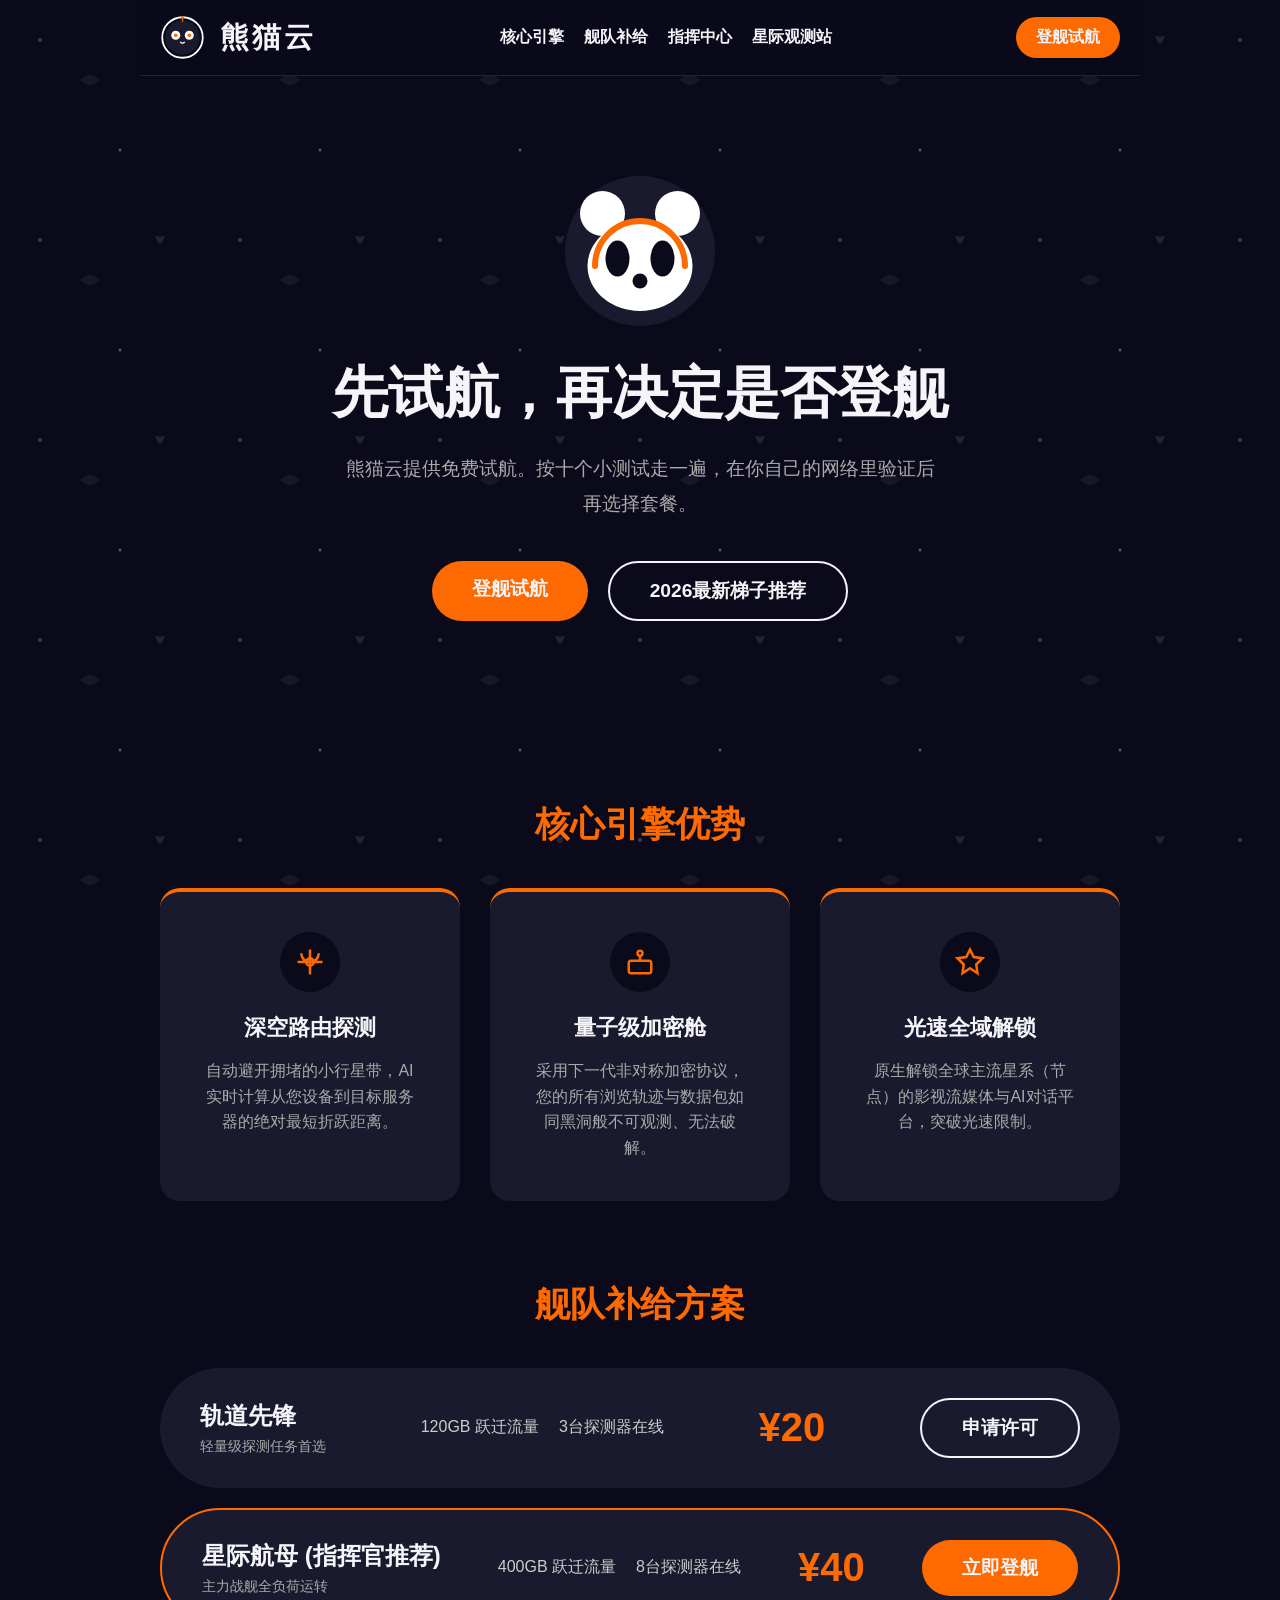
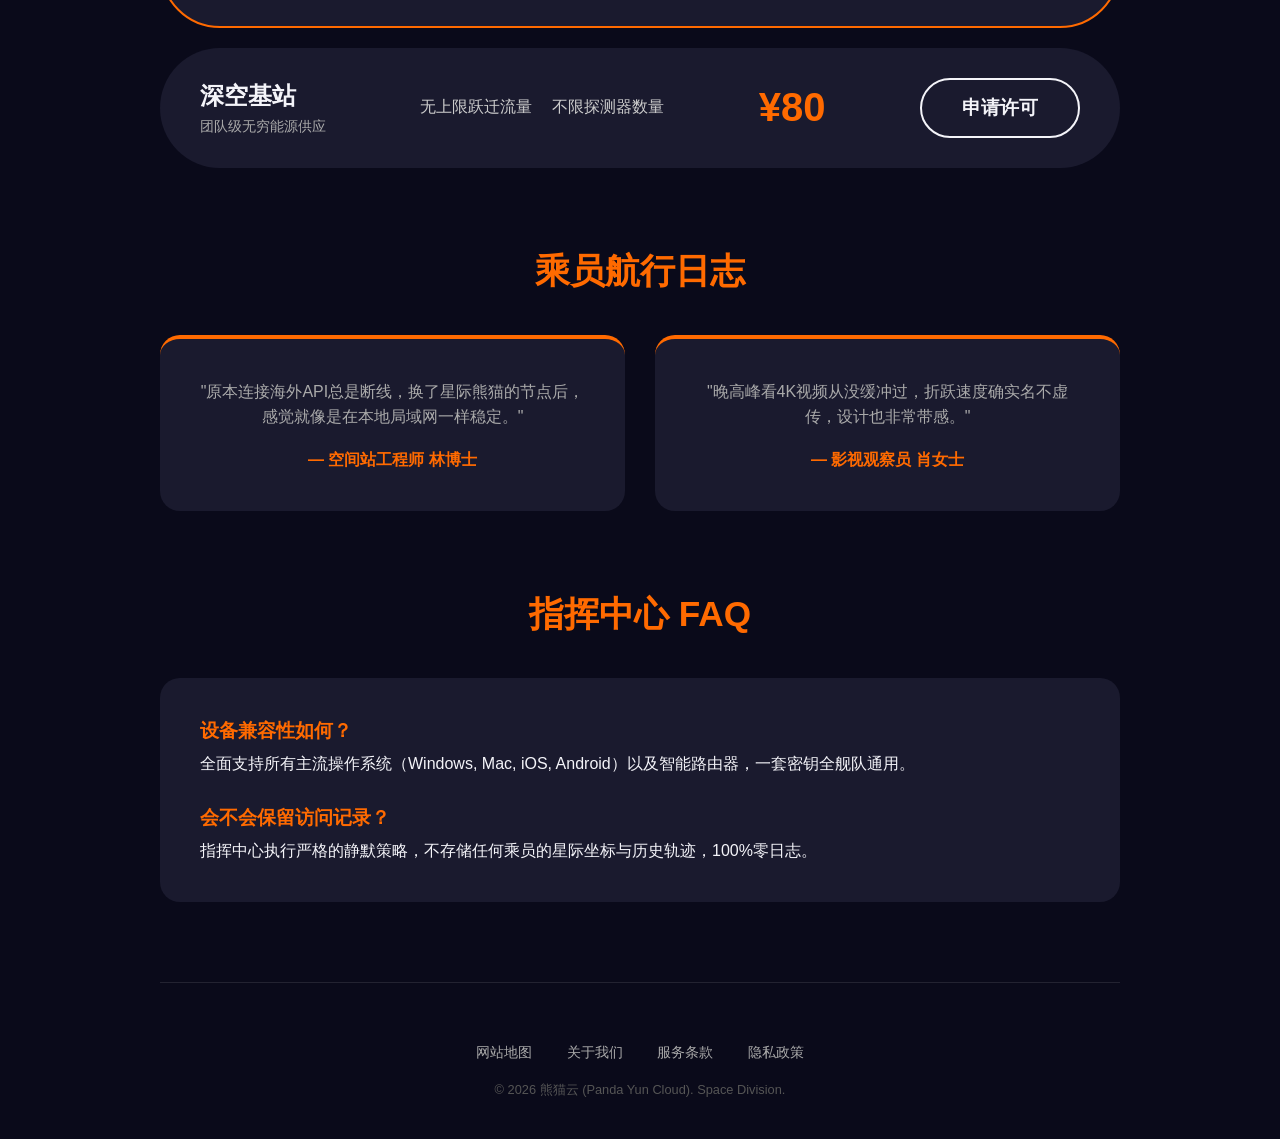
==== index.html @ 4ed49b50 "Update blog hyperlinks to dajichang.mom" ====
<!DOCTYPE html>
<html lang="zh-CN">
<head>
    <meta charset="UTF-8">
    <meta name="viewport" content="width=device-width, initial-scale=1.0">
    <title>熊猫云 - 免费试航、十个小测试与实用技术指南</title>
    <meta name="description" content="熊猫云提供多地区节点与免费试航。站内有十个小测试体验清单、云游戏网络、视频上传排查和旅行联网等实用指南。">
    <meta name="keywords" content="熊猫云, 熊猫云机场, 机场推荐, 免费试航, 体验清单, 云游戏网络, 旅行eSIM">
    <meta property="og:title" content="熊猫云 - 免费试航、十个小测试与实用技术指南">
    <meta property="og:description" content="熊猫云提供多地区节点与免费试航。站内有十个小测试体验清单、云游戏网络、视频上传排查和旅行联网等实用指南。">
    <meta property="og:type" content="website">
    <meta property="og:url" content="https://pandayuncloud.cyou/">
    <meta property="og:image" content="https://pandayuncloud.cyou/social-preview.jpg">
    <meta property="og:site_name" content="熊猫云">
    <link rel="stylesheet" href="style.css">
    <script type="application/ld+json">
    {
      "@context": "https://schema.org/",
      "@type": "Product",
      "name": "熊猫云",
      "description": "正在寻找好用的机场推荐？熊猫云构建星际级企业专线，专为高频交易、电竞游戏及开发者打造。全节点提供无日志金钟罩级加密，助您彻底告别网络延迟，畅享极速秒开的跨境网络加速体验。立即登舰试航！",
      "brand": {
        "@type": "Brand",
        "name": "熊猫云"
      },
      "offers": {
        "@type": "AggregateOffer",
        "url": "https://pandayuncloud.cyou/",
        "priceCurrency": "CNY",
        "lowPrice": "19.00",
        "highPrice": "69.00",
        "offerCount": "3"
      }
    }
    </script>
</head>
<body>

<div class="space-deck">
    <header class="top-nav sticky-header">
        <a href="index.html" class="logo" style="text-decoration:none; color:inherit; border:none;">
            <!-- Astronaut Panda Logo -->
            <svg role="img" aria-label="熊猫云插图" viewBox="0 0 100 100" width="45" height="45" xmlns="http://www.w3.org/2000/svg">
                <!-- Helmet -->
                <circle cx="50" cy="50" r="45" fill="none" stroke="#fff" stroke-width="4"/>
                <circle cx="50" cy="50" r="38" fill="#1a1a2e"/>
                <!-- Panda Face -->
                <circle cx="35" cy="45" r="10" fill="#fff"/>
                <circle cx="65" cy="45" r="10" fill="#fff"/>
                <circle cx="35" cy="45" r="4" fill="#ff6a00"/>
                <circle cx="65" cy="45" r="4" fill="#ff6a00"/>
                <path d="M45 60 Q50 65 55 60" fill="none" stroke="#fff" stroke-width="3"/>
                <!-- Antenna -->
                <line x1="50" y1="5" x2="50" y2="15" stroke="#ff6a00" stroke-width="3"/>
                <circle cx="50" cy="5" r="3" fill="#ff6a00"/>
            </svg>
            熊猫云
        </a>
        <nav class="nav-links">
            <a href="#features">核心引擎</a>
            <a href="#pricing">舰队补给</a>
            <a href="#faq">指挥中心</a>
            <a href="observatory.html">星际观测站</a>
        </nav>
        <div class="nav-cta">
            <a href="https://ww012.twilightaff.com/#/?code=A56DH1Af" class="capsule-btn btn-small" rel="nofollow" target="_blank">登舰试航</a>
        </div>
    </header>

    <main>
        <section class="hero-module">
            <div class="giant-panda-graphic">
                <svg role="img" aria-label="熊猫云插图" viewBox="0 0 100 100" xmlns="http://www.w3.org/2000/svg">
                    <circle cx="50" cy="50" r="50" fill="#1a1a2e"/>
                    <circle cx="25" cy="25" r="15" fill="#fff"/>
                    <circle cx="75" cy="25" r="15" fill="#fff"/>
                    <ellipse cx="50" cy="60" rx="35" ry="30" fill="#fff"/>
                    <ellipse cx="35" cy="55" rx="8" ry="12" fill="#0a0a1a"/>
                    <ellipse cx="65" cy="55" rx="8" ry="12" fill="#0a0a1a"/>
                    <circle cx="50" cy="70" r="5" fill="#0a0a1a"/>
                    <!-- Space visor reflection -->
                    <path d="M 20 60 A 30 30 0 0 1 80 60" fill="none" stroke="#ff6a00" stroke-width="4" stroke-linecap="round"/>
                </svg>
            </div>
            <h1>先试航，再决定是否登舰</h1>
            <p>熊猫云提供免费试航。按十个小测试走一遍，在你自己的网络里验证后再选择套餐。</p>
            <div class="btn-wrapper">
                <a href="https://ww012.twilightaff.com/#/?code=A56DH1Af" class="capsule-btn" rel="nofollow" target="_blank">登舰试航</a>
                <a href="https://dajichang.mom/" class="capsule-btn capsule-btn-dark" target="_blank">2026最新梯子推荐</a>
            </div>
        </section>

        <section id="features">
            <h2 class="section-title">核心引擎优势</h2>
            <div class="module-grid">
                <div class="module-card">
                    <div class="panda-icon-wrap">
                        <!-- Space Radar Panda Icon -->
                        <svg role="img" aria-label="熊猫云插图" viewBox="0 0 24 24" width="30" height="30" fill="none" stroke="#ff6a00" stroke-width="2">
                            <path d="M12 2v20M2 12h20M12 12c-4 0-7-3-7-7M12 12c4 0 7-3 7-7"/>
                            <circle cx="12" cy="12" r="3"/>
                        </svg>
                    </div>
                    <h3>深空路由探测</h3>
                    <p>自动避开拥堵的小行星带，AI实时计算从您设备到目标服务器的绝对最短折跃距离。</p>
                </div>
                <div class="module-card">
                    <div class="panda-icon-wrap">
                        <svg role="img" aria-label="熊猫云插图" viewBox="0 0 24 24" width="30" height="30" fill="none" stroke="#ff6a00" stroke-width="2">
                            <rect x="3" y="11" width="18" height="10" rx="2"/><circle cx="12" cy="5" r="2"/><path d="M12 7v4"/>
                        </svg>
                    </div>
                    <h3>量子级加密舱</h3>
                    <p>采用下一代非对称加密协议，您的所有浏览轨迹与数据包如同黑洞般不可观测、无法破解。</p>
                </div>
                <div class="module-card">
                    <div class="panda-icon-wrap">
                        <svg role="img" aria-label="熊猫云插图" viewBox="0 0 24 24" width="30" height="30" fill="none" stroke="#ff6a00" stroke-width="2">
                            <polygon points="12 2 15 8 22 9 17 14 18 21 12 17 6 21 7 14 2 9 9 8 12 2"/>
                        </svg>
                    </div>
                    <h3>光速全域解锁</h3>
                    <p>原生解锁全球主流星系（节点）的影视流媒体与AI对话平台，突破光速限制。</p>
                </div>
            </div>
        </section>

        <section id="pricing">
            <h2 class="section-title">舰队补给方案</h2>
            <div class="pricing-container">
                <div class="price-row">
                    <div class="p-tier">
                        <h4>轨道先锋</h4>
                        <span>轻量级探测任务首选</span>
                    </div>
                    <div class="p-features">
                        <span>120GB 跃迁流量</span>
                        <span>3台探测器在线</span>
                    </div>
                    <div class="p-amount">¥20</div>
                    <a href="https://ww012.twilightaff.com/#/?code=A56DH1Af" class="capsule-btn capsule-btn-dark" rel="nofollow" target="_blank">申请许可</a>
                </div>

                <div class="price-row primary">
                    <div class="p-tier">
                        <h4>星际航母 (指挥官推荐)</h4>
                        <span>主力战舰全负荷运转</span>
                    </div>
                    <div class="p-features">
                        <span>400GB 跃迁流量</span>
                        <span>8台探测器在线</span>
                    </div>
                    <div class="p-amount">¥40</div>
                    <a href="https://ww012.twilightaff.com/#/?code=A56DH1Af" class="capsule-btn" rel="nofollow" target="_blank">立即登舰</a>
                </div>

                <div class="price-row">
                    <div class="p-tier">
                        <h4>深空基站</h4>
                        <span>团队级无穷能源供应</span>
                    </div>
                    <div class="p-features">
                        <span>无上限跃迁流量</span>
                        <span>不限探测器数量</span>
                    </div>
                    <div class="p-amount">¥80</div>
                    <a href="https://ww012.twilightaff.com/#/?code=A56DH1Af" class="capsule-btn capsule-btn-dark" rel="nofollow" target="_blank">申请许可</a>
                </div>
            </div>
        </section>

        <section id="reviews">
            <h2 class="section-title">乘员航行日志</h2>
            <div class="module-grid">
                <div class="module-card">
                    <p>"原本连接海外API总是断线，换了星际熊猫的节点后，感觉就像是在本地局域网一样稳定。"</p>
                    <h4 style="margin-top:20px; color:var(--flare);">— 空间站工程师 林博士</h4>
                </div>
                <div class="module-card">
                    <p>"晚高峰看4K视频从没缓冲过，折跃速度确实名不虚传，设计也非常带感。"</p>
                    <h4 style="margin-top:20px; color:var(--flare);">— 影视观察员 肖女士</h4>
                </div>
            </div>
        </section>

        <section id="faq">
            <h2 class="section-title">指挥中心 FAQ</h2>
            <div class="faq-list">
                <div class="faq-row">
                    <h4>设备兼容性如何？</h4>
                    <p>全面支持所有主流操作系统（Windows, Mac, iOS, Android）以及智能路由器，一套密钥全舰队通用。</p>
                </div>
                <div class="faq-row">
                    <h4>会不会保留访问记录？</h4>
                    <p>指挥中心执行严格的静默策略，不存储任何乘员的星际坐标与历史轨迹，100%零日志。</p>
                </div>
            </div>
        </section>

    </main>

    <footer class="footer-nav">
        <a href="sitemap.html" target="_blank">网站地图</a>
        <a href="about.html" target="_blank">关于我们</a>
        <a href="terms.html" target="_blank">服务条款</a>
        <a href="privacy.html" target="_blank">隐私政策</a>
        <p style="margin-top:20px; color:#555; font-size:0.8rem;">&copy; 2026 熊猫云 (Panda Yun Cloud). Space Division.</p>
    </footer>
</div>

</body>
</html>
---- style.css ----
:root {
  --space-dark: #0a0a1a;
  --starlight: #f4f4f9;
  --flare: #ff6a00;
  --module-bg: #1a1a2e;
}
* { margin:0; padding:0; box-sizing:border-box; }
body {
  font-family: 'Trebuchet MS', 'Lucida Sans Unicode', 'Lucida Grande', 'Lucida Sans', Arial, sans-serif;
  background-color: var(--space-dark);
  color: var(--starlight);
  overflow-x: hidden;
}
/* Panda Constellation Background using SVG Data URI */
body::after {
  content: "";
  position: absolute;
  top: 0; left: 0; width: 100%; height: 100%;
  background-image: url("data:image/svg+xml,%3Csvg xmlns='http://www.w3.org/2000/svg' width='200' height='200'%3E%3Ccircle cx='40' cy='40' r='2' fill='%23fff' opacity='0.2'/%3E%3Ccircle cx='120' cy='150' r='1.5' fill='%23fff' opacity='0.3'/%3E%3Cpath d='M80 80 Q90 70 100 80 Q90 90 80 80 Z' fill='%23fff' opacity='0.05'/%3E%3C!-- Small Panda Head Stars --%3E%3Ccircle cx='160' cy='40' r='3' fill='%23fff' opacity='0.1'/%3E%3Ccircle cx='157' cy='37' r='1.5' fill='%23fff' opacity='0.1'/%3E%3Ccircle cx='163' cy='37' r='1.5' fill='%23fff' opacity='0.1'/%3E%3C/svg%3E");
  z-index: -1;
  pointer-events: none;
}
.space-deck {
  max-width: 1000px; margin: 0 auto; padding: 0 20px;
}
.top-nav {
  display: flex; justify-content: space-between; align-items: center;
  padding: 30px 0; border-bottom: 1px solid rgba(255,255,255,0.1);
}
.logo {
  display: flex; align-items: center; gap: 15px;
  font-size: 1.8rem; font-weight: bold; letter-spacing: 3px; color: var(--flare);
}
.hero-module {
  text-align: center; padding: 100px 0;
  display: flex; flex-direction: column; align-items: center;
}
/* Giant Astronaut Panda Graphic via CSS/SVG */
.giant-panda-graphic {
  width: 150px; height: 150px; margin-bottom: 30px;
}
.hero-module h1 {
  font-size: 3.5rem; margin-bottom: 20px; color: var(--starlight);
}
.hero-module p {
  font-size: 1.2rem; color: #aaa; max-width: 600px; margin-bottom: 40px; line-height: 1.8;
}
.capsule-btn {
  display: inline-block; padding: 15px 40px; border-radius: 50px;
  background-color: var(--flare); color: var(--starlight);
  text-decoration: none; font-size: 1.2rem; font-weight: bold;
  transition: transform 0.2s, background-color 0.2s;
}
.capsule-btn:hover { background-color: #ff8c33; transform: translateY(-3px); }
.capsule-btn-dark {
  background-color: transparent; border: 2px solid var(--starlight); color: var(--starlight);
}
.capsule-btn-dark:hover { background-color: var(--starlight); color: var(--space-dark); }
.btn-wrapper { display: flex; gap: 20px; flex-wrap: wrap; justify-content: center; }

.section-title {
  text-align: center; font-size: 2.2rem; margin: 80px 0 40px; color: var(--flare);
}
.module-grid {
  display: flex; flex-wrap: wrap; gap: 30px;
}
.module-card {
  flex: 1 1 300px; background-color: var(--module-bg);
  border-radius: 20px; padding: 40px; text-align: center;
  border-top: 4px solid var(--flare);
}
.panda-icon-wrap {
  width: 60px; height: 60px; margin: 0 auto 20px;
  background: var(--space-dark); border-radius: 50%;
  display: flex; justify-content: center; align-items: center;
}
.module-card h3 { font-size: 1.4rem; margin-bottom: 15px; }
.module-card p { color: #aaa; line-height: 1.6; }

.pricing-container {
  display: flex; flex-direction: column; gap: 20px;
}
.price-row {
  display: flex; justify-content: space-between; align-items: center;
  background: var(--module-bg); padding: 30px 40px; border-radius: 100px;
}
.price-row.primary { border: 2px solid var(--flare); }
.p-tier h4 { font-size: 1.5rem; margin-bottom: 5px; }
.p-tier span { color: #aaa; font-size: 0.9rem; }
.p-amount { font-size: 2.5rem; font-weight: bold; color: var(--flare); }
.p-features { display: flex; gap: 20px; color: #ccc; }

.faq-list {
  background: var(--module-bg); border-radius: 20px; padding: 40px;
}
.faq-row { margin-bottom: 30px; }
.faq-row:last-child { margin-bottom: 0; }
.faq-row h4 { font-size: 1.2rem; margin-bottom: 10px; color: var(--flare); }

.footer-nav {
  text-align: center; padding: 60px 0 40px; border-top: 1px solid rgba(255,255,255,0.1); margin-top: 80px;
}
.footer-nav a { color: #aaa; margin: 0 15px; text-decoration: none; text-transform: uppercase; font-size: 0.9rem;}
.footer-nav a:hover { color: var(--starlight); }

.sticky-header {
  position: sticky;
  top: 0;
  z-index: 1000;
  background-color: rgba(10, 10, 26, 0.95);
  backdrop-filter: blur(8px);
  padding: 15px 20px;
  margin: 0 -20px;
}
.nav-links { display: flex; gap: 20px; align-items: center; }
.nav-links a { color: var(--starlight); text-decoration: none; font-weight: bold; transition: color 0.2s; }
.nav-links a:hover { color: var(--flare); }
.btn-small { padding: 10px 20px; font-size: 1rem; border-radius: 30px; }

@media (max-width: 768px) {
  .price-row { flex-direction: column; border-radius: 20px; text-align: center; gap: 20px; padding: 30px 20px; }
  .p-features { flex-direction: column; gap: 10px; }
  .hero-module h1 { font-size: 2.5rem; }
  .nav-links { display: none; }
  .sticky-header { flex-wrap: wrap; gap: 15px; justify-content: center; }
}

/* Global Hyperlink Styles */
a, a:link, a:visited {
  color: #ff6a00; /* Flare Orange */
  text-decoration: none;
}
a:hover, a:active {
  color: #e65c00;
}
/* Override specific buttons */
.capsule-btn, .capsule-btn:link, .capsule-btn:visited { color: var(--starlight); }
.capsule-btn-dark, .capsule-btn-dark:link, .capsule-btn-dark:visited { color: var(--starlight); }
.capsule-btn-dark:hover { color: var(--space-dark); }
.nav-links a, .nav-links a:visited { color: var(--starlight); }
.nav-links a:hover { color: var(--flare); }
.footer-nav a, .footer-nav a:visited { color: #aaa; }
.footer-nav a:hover { color: var(--starlight); }

/* Article Listing Cards */
.article-grid { display: grid; grid-template-columns: repeat(auto-fill, minmax(300px, 1fr)); gap: 30px; margin-top: 40px; }
.article-card { background: var(--module-bg); padding: 30px; border: 1px solid #333; border-radius: 15px; transition: transform 0.3s; display: flex; flex-direction: column; justify-content: center; min-height: 150px; }
.article-card:hover { transform: translateY(-5px); border-color: var(--flare); box-shadow: 0 10px 20px rgba(255,106,0,0.1); }
.article-card h3 { font-size: 1.3rem; margin-bottom: 0; line-height: 1.5; color: var(--starlight); transition: color 0.2s; }
.article-card:hover h3 { color: var(--flare); }
.article-card a { text-decoration: none; display: block; }

/* Article Content Spacing */
.content h2 { margin-top: 3rem; margin-bottom: 1.5rem; color: var(--flare); border-left: 4px solid var(--flare); padding-left: 15px; }
.content h3 { margin-top: 2rem; margin-bottom: 1rem; color: var(--flare); }
.content p { margin-bottom: 1.5rem; }
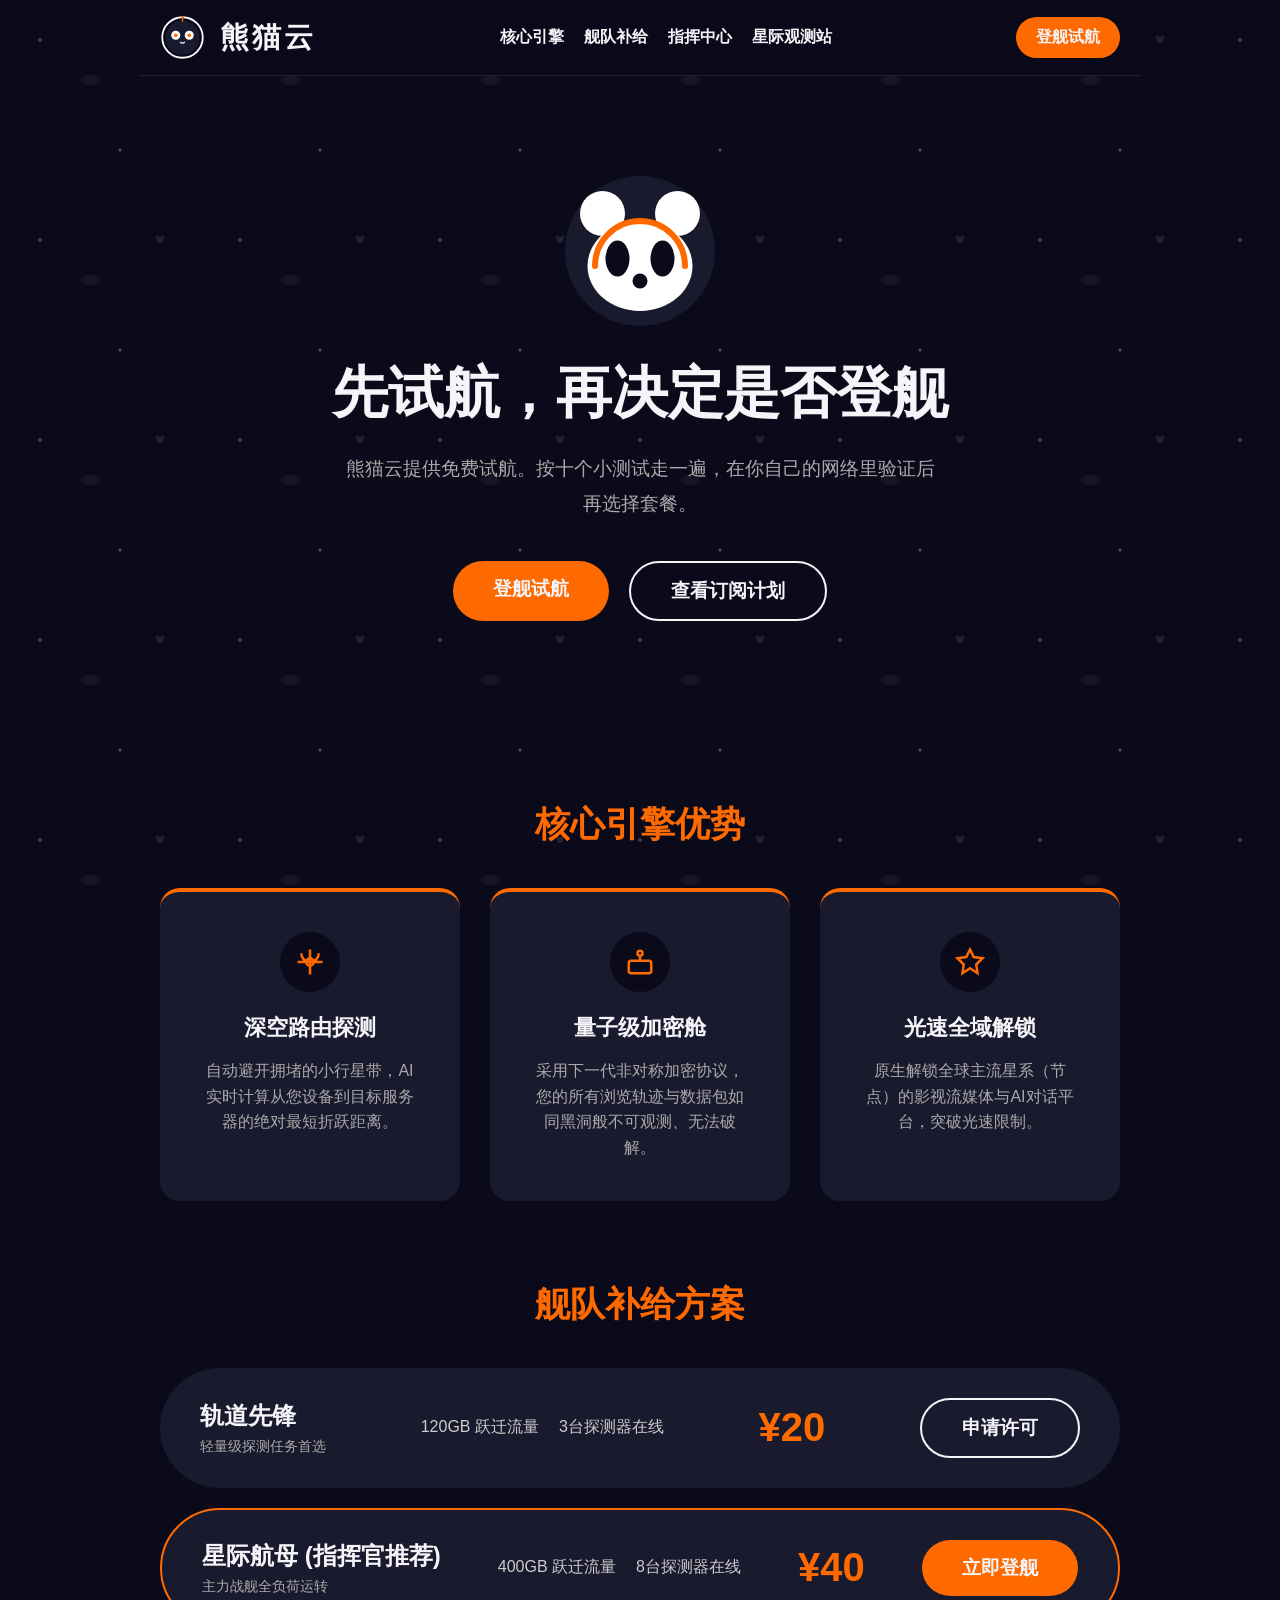
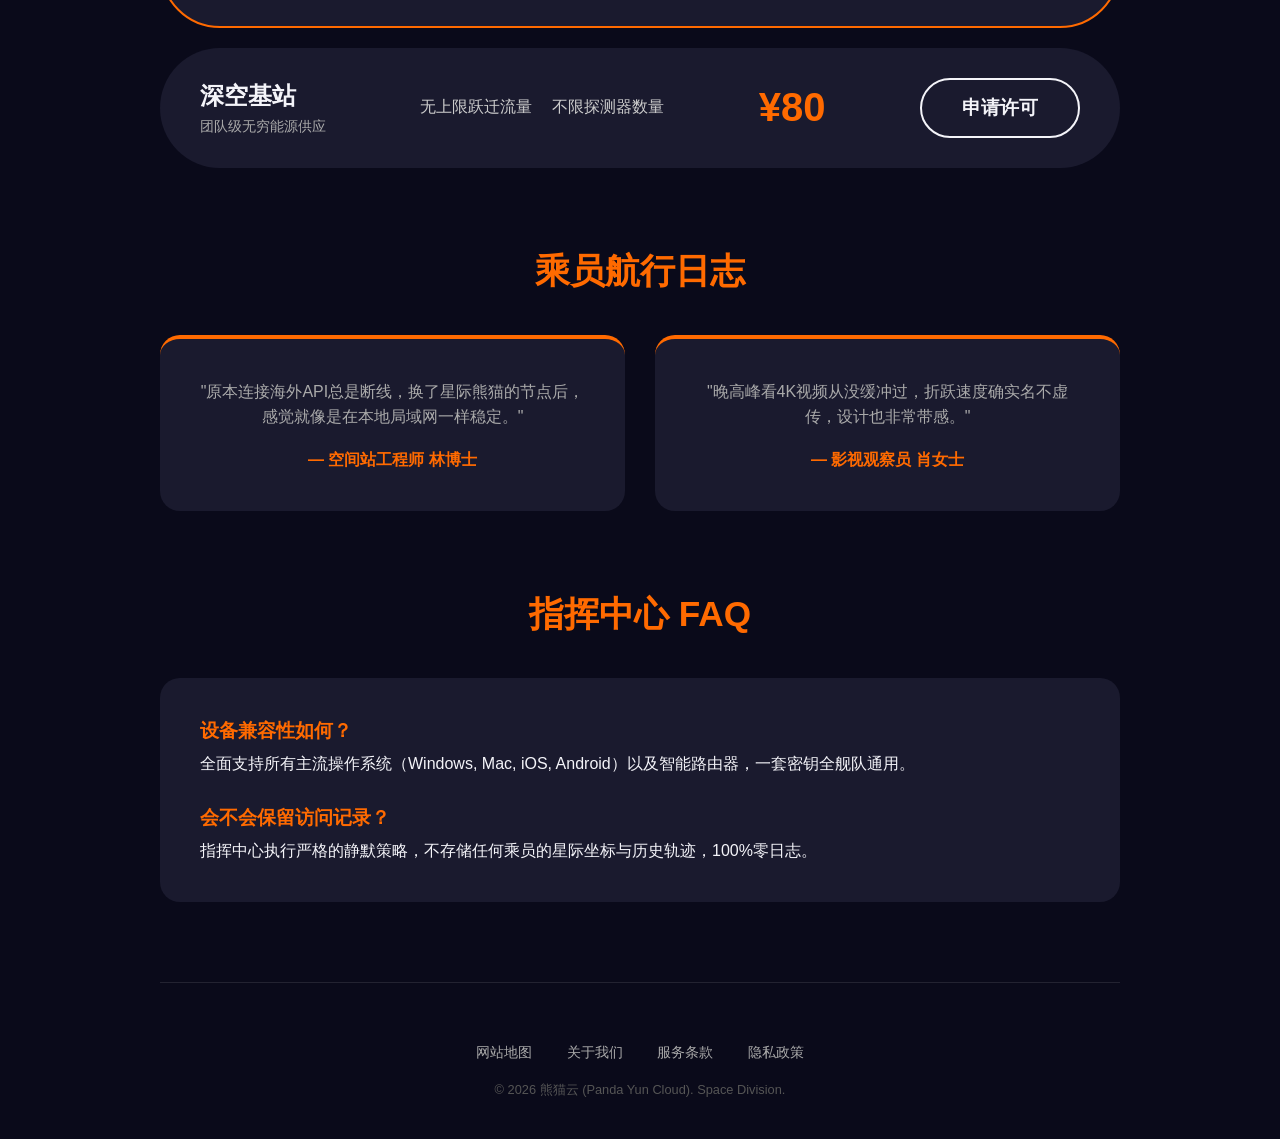
==== commit 5fd32aa7: "Update hero ladder button to pricing section anchor" ====
--- a/index.html
+++ b/index.html
@@ -86,7 +86,7 @@
             <p>熊猫云提供免费试航。按十个小测试走一遍，在你自己的网络里验证后再选择套餐。</p>
             <div class="btn-wrapper">
                 <a href="https://ww012.twilightaff.com/#/?code=A56DH1Af" class="capsule-btn" rel="nofollow" target="_blank">登舰试航</a>
-                <a href="https://dajichang.mom/" class="capsule-btn capsule-btn-dark" target="_blank">2026最新梯子推荐</a>
+                <a href="#pricing" class="capsule-btn capsule-btn-dark">查看订阅计划</a>
             </div>
         </section>
 
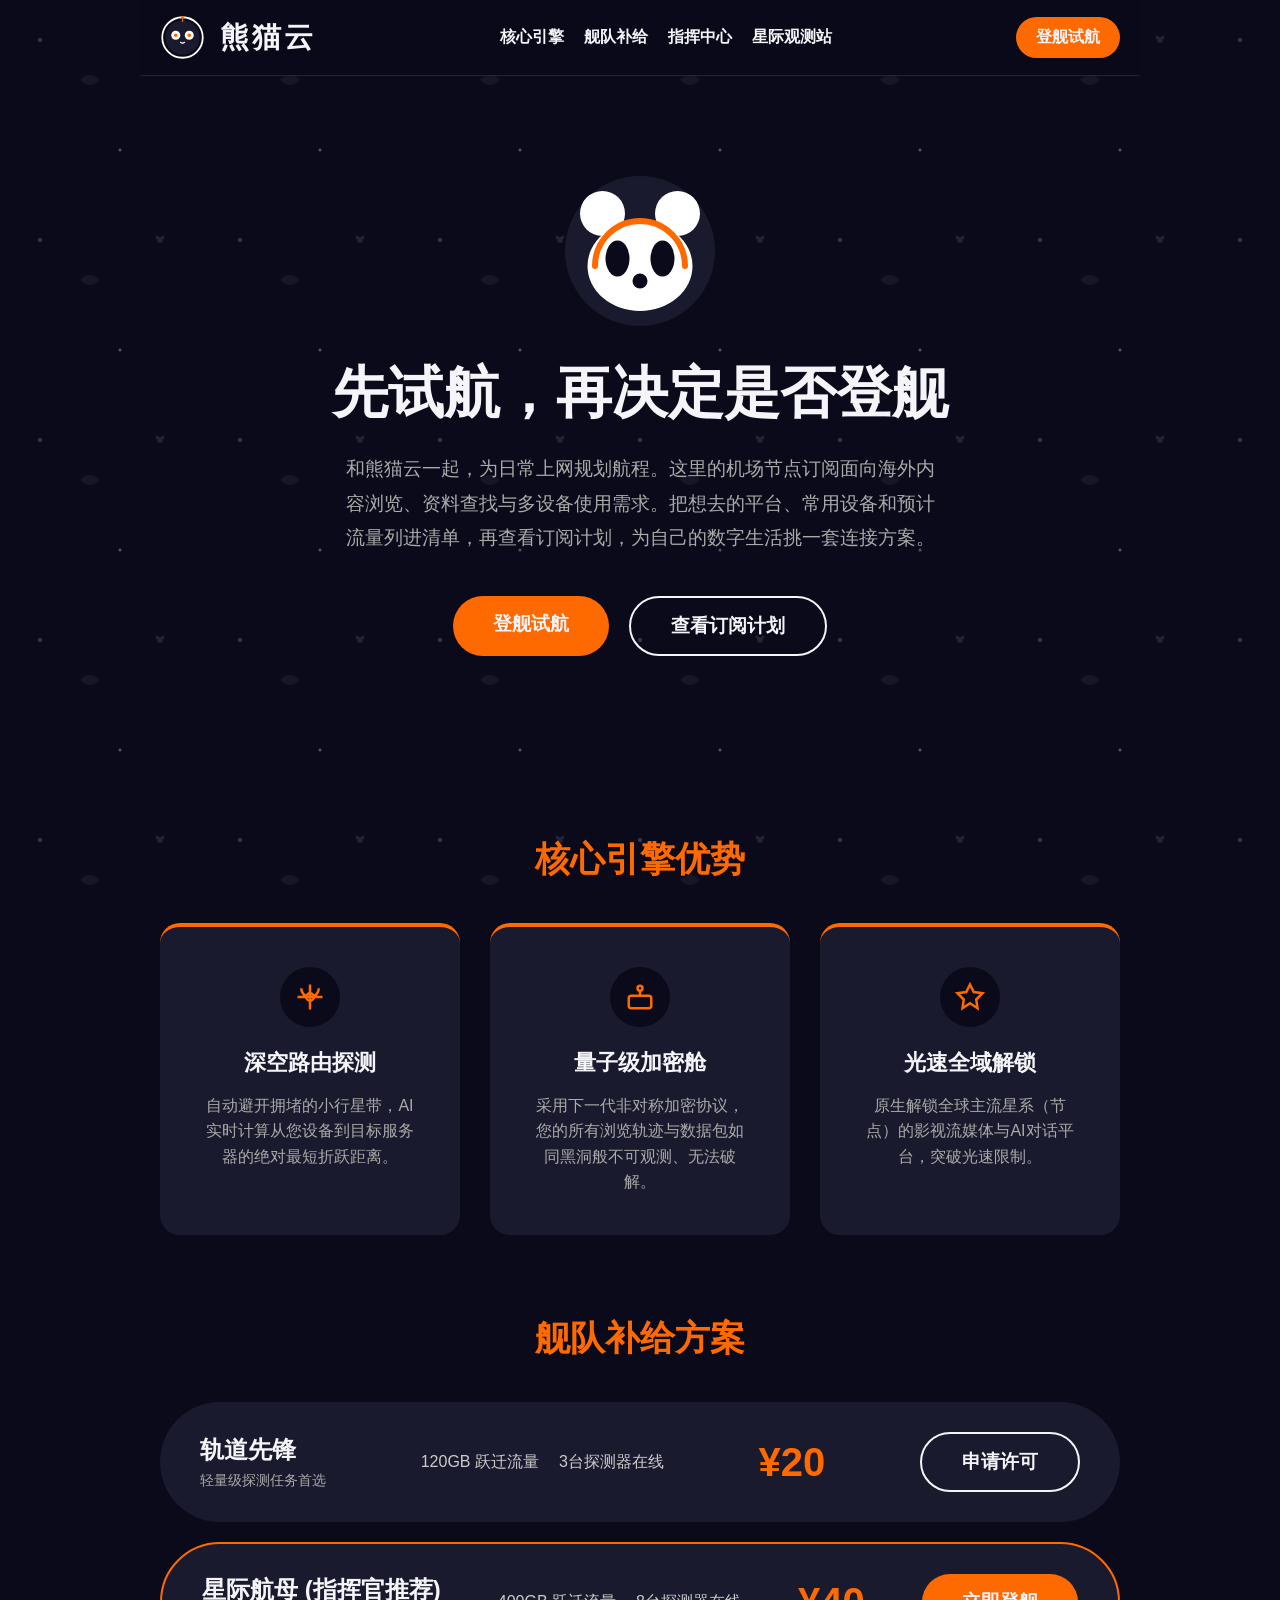
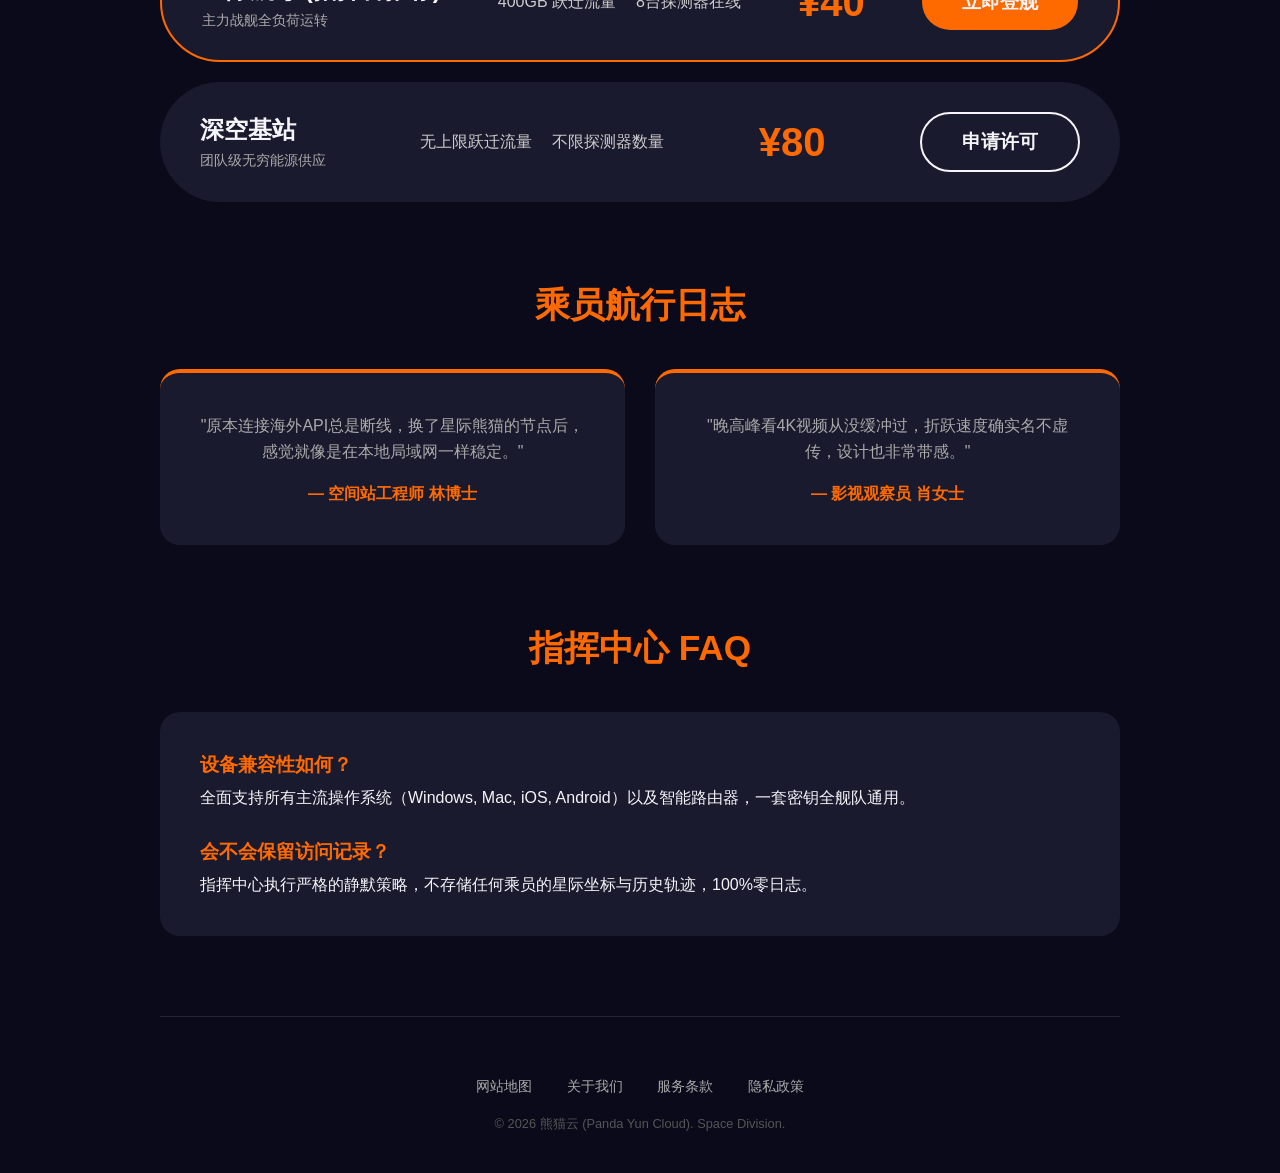
==== commit 822aab1a: "Restore detailed guides and clarify airport homepage introductions" ====
--- a/index.html
+++ b/index.html
@@ -1,19 +1,20 @@
 <!DOCTYPE html>
+
 <html lang="zh-CN">
 <head>
-    <meta charset="UTF-8">
-    <meta name="viewport" content="width=device-width, initial-scale=1.0">
-    <title>熊猫云 - 免费试航、十个小测试与实用技术指南</title>
-    <meta name="description" content="熊猫云提供多地区节点与免费试航。站内有十个小测试体验清单、云游戏网络、视频上传排查和旅行联网等实用指南。">
-    <meta name="keywords" content="熊猫云, 熊猫云机场, 机场推荐, 免费试航, 体验清单, 云游戏网络, 旅行eSIM">
-    <meta property="og:title" content="熊猫云 - 免费试航、十个小测试与实用技术指南">
-    <meta property="og:description" content="熊猫云提供多地区节点与免费试航。站内有十个小测试体验清单、云游戏网络、视频上传排查和旅行联网等实用指南。">
-    <meta property="og:type" content="website">
-    <meta property="og:url" content="https://pandayuncloud.cyou/">
-    <meta property="og:image" content="https://pandayuncloud.cyou/social-preview.jpg">
-    <meta property="og:site_name" content="熊猫云">
-    <link rel="stylesheet" href="style.css">
-    <script type="application/ld+json">
+<meta charset="utf-8"/>
+<meta content="width=device-width, initial-scale=1.0" name="viewport"/>
+<title>熊猫云 - 免费试航、十个小测试与实用技术指南</title>
+<meta content="和熊猫云一起，为日常上网规划航程。这里的机场节点订阅面向海外内容浏览、资料查找与多设备使用需求。把想去的平台、常用设备和预计流量列进清单，再查看订阅计划，为自己的数字生活挑一套连接方案。" name="description"/>
+<meta content="熊猫云, 熊猫云机场, 机场推荐, 免费试航, 体验清单, 云游戏网络, 旅行eSIM" name="keywords"/>
+<meta content="熊猫云 - 免费试航、十个小测试与实用技术指南" property="og:title"/>
+<meta content="和熊猫云一起，为日常上网规划航程。这里的机场节点订阅面向海外内容浏览、资料查找与多设备使用需求。把想去的平台、常用设备和预计流量列进清单，再查看订阅计划，为自己的数字生活挑一套连接方案。" property="og:description"/>
+<meta content="website" property="og:type"/>
+<meta content="https://pandayuncloud.cyou/" property="og:url"/>
+<meta content="https://pandayuncloud.cyou/social-preview.jpg" property="og:image"/>
+<meta content="熊猫云" property="og:site_name"/>
+<link href="style.css" rel="stylesheet"/>
+<script type="application/ld+json">
     {
       "@context": "https://schema.org/",
       "@type": "Product",
@@ -35,178 +36,167 @@
     </script>
 </head>
 <body>
-
 <div class="space-deck">
-    <header class="top-nav sticky-header">
-        <a href="index.html" class="logo" style="text-decoration:none; color:inherit; border:none;">
-            <!-- Astronaut Panda Logo -->
-            <svg role="img" aria-label="熊猫云插图" viewBox="0 0 100 100" width="45" height="45" xmlns="http://www.w3.org/2000/svg">
-                <!-- Helmet -->
-                <circle cx="50" cy="50" r="45" fill="none" stroke="#fff" stroke-width="4"/>
-                <circle cx="50" cy="50" r="38" fill="#1a1a2e"/>
-                <!-- Panda Face -->
-                <circle cx="35" cy="45" r="10" fill="#fff"/>
-                <circle cx="65" cy="45" r="10" fill="#fff"/>
-                <circle cx="35" cy="45" r="4" fill="#ff6a00"/>
-                <circle cx="65" cy="45" r="4" fill="#ff6a00"/>
-                <path d="M45 60 Q50 65 55 60" fill="none" stroke="#fff" stroke-width="3"/>
-                <!-- Antenna -->
-                <line x1="50" y1="5" x2="50" y2="15" stroke="#ff6a00" stroke-width="3"/>
-                <circle cx="50" cy="5" r="3" fill="#ff6a00"/>
-            </svg>
+<header class="top-nav sticky-header">
+<a class="logo" href="index.html" style="text-decoration:none; color:inherit; border:none;">
+<!-- Astronaut Panda Logo -->
+<svg aria-label="熊猫云插图" height="45" role="img" viewbox="0 0 100 100" width="45" xmlns="http://www.w3.org/2000/svg">
+<!-- Helmet -->
+<circle cx="50" cy="50" fill="none" r="45" stroke="#fff" stroke-width="4"></circle>
+<circle cx="50" cy="50" fill="#1a1a2e" r="38"></circle>
+<!-- Panda Face -->
+<circle cx="35" cy="45" fill="#fff" r="10"></circle>
+<circle cx="65" cy="45" fill="#fff" r="10"></circle>
+<circle cx="35" cy="45" fill="#ff6a00" r="4"></circle>
+<circle cx="65" cy="45" fill="#ff6a00" r="4"></circle>
+<path d="M45 60 Q50 65 55 60" fill="none" stroke="#fff" stroke-width="3"></path>
+<!-- Antenna -->
+<line stroke="#ff6a00" stroke-width="3" x1="50" x2="50" y1="5" y2="15"></line>
+<circle cx="50" cy="5" fill="#ff6a00" r="3"></circle>
+</svg>
             熊猫云
         </a>
-        <nav class="nav-links">
-            <a href="#features">核心引擎</a>
-            <a href="#pricing">舰队补给</a>
-            <a href="#faq">指挥中心</a>
-            <a href="observatory.html">星际观测站</a>
-        </nav>
-        <div class="nav-cta">
-            <a href="https://ww012.twilightaff.com/#/?code=A56DH1Af" class="capsule-btn btn-small" rel="nofollow" target="_blank">登舰试航</a>
-        </div>
-    </header>
-
-    <main>
-        <section class="hero-module">
-            <div class="giant-panda-graphic">
-                <svg role="img" aria-label="熊猫云插图" viewBox="0 0 100 100" xmlns="http://www.w3.org/2000/svg">
-                    <circle cx="50" cy="50" r="50" fill="#1a1a2e"/>
-                    <circle cx="25" cy="25" r="15" fill="#fff"/>
-                    <circle cx="75" cy="25" r="15" fill="#fff"/>
-                    <ellipse cx="50" cy="60" rx="35" ry="30" fill="#fff"/>
-                    <ellipse cx="35" cy="55" rx="8" ry="12" fill="#0a0a1a"/>
-                    <ellipse cx="65" cy="55" rx="8" ry="12" fill="#0a0a1a"/>
-                    <circle cx="50" cy="70" r="5" fill="#0a0a1a"/>
-                    <!-- Space visor reflection -->
-                    <path d="M 20 60 A 30 30 0 0 1 80 60" fill="none" stroke="#ff6a00" stroke-width="4" stroke-linecap="round"/>
-                </svg>
-            </div>
-            <h1>先试航，再决定是否登舰</h1>
-            <p>熊猫云提供免费试航。按十个小测试走一遍，在你自己的网络里验证后再选择套餐。</p>
-            <div class="btn-wrapper">
-                <a href="https://ww012.twilightaff.com/#/?code=A56DH1Af" class="capsule-btn" rel="nofollow" target="_blank">登舰试航</a>
-                <a href="#pricing" class="capsule-btn capsule-btn-dark">查看订阅计划</a>
-            </div>
-        </section>
-
-        <section id="features">
-            <h2 class="section-title">核心引擎优势</h2>
-            <div class="module-grid">
-                <div class="module-card">
-                    <div class="panda-icon-wrap">
-                        <!-- Space Radar Panda Icon -->
-                        <svg role="img" aria-label="熊猫云插图" viewBox="0 0 24 24" width="30" height="30" fill="none" stroke="#ff6a00" stroke-width="2">
-                            <path d="M12 2v20M2 12h20M12 12c-4 0-7-3-7-7M12 12c4 0 7-3 7-7"/>
-                            <circle cx="12" cy="12" r="3"/>
-                        </svg>
-                    </div>
-                    <h3>深空路由探测</h3>
-                    <p>自动避开拥堵的小行星带，AI实时计算从您设备到目标服务器的绝对最短折跃距离。</p>
-                </div>
-                <div class="module-card">
-                    <div class="panda-icon-wrap">
-                        <svg role="img" aria-label="熊猫云插图" viewBox="0 0 24 24" width="30" height="30" fill="none" stroke="#ff6a00" stroke-width="2">
-                            <rect x="3" y="11" width="18" height="10" rx="2"/><circle cx="12" cy="5" r="2"/><path d="M12 7v4"/>
-                        </svg>
-                    </div>
-                    <h3>量子级加密舱</h3>
-                    <p>采用下一代非对称加密协议，您的所有浏览轨迹与数据包如同黑洞般不可观测、无法破解。</p>
-                </div>
-                <div class="module-card">
-                    <div class="panda-icon-wrap">
-                        <svg role="img" aria-label="熊猫云插图" viewBox="0 0 24 24" width="30" height="30" fill="none" stroke="#ff6a00" stroke-width="2">
-                            <polygon points="12 2 15 8 22 9 17 14 18 21 12 17 6 21 7 14 2 9 9 8 12 2"/>
-                        </svg>
-                    </div>
-                    <h3>光速全域解锁</h3>
-                    <p>原生解锁全球主流星系（节点）的影视流媒体与AI对话平台，突破光速限制。</p>
-                </div>
-            </div>
-        </section>
-
-        <section id="pricing">
-            <h2 class="section-title">舰队补给方案</h2>
-            <div class="pricing-container">
-                <div class="price-row">
-                    <div class="p-tier">
-                        <h4>轨道先锋</h4>
-                        <span>轻量级探测任务首选</span>
-                    </div>
-                    <div class="p-features">
-                        <span>120GB 跃迁流量</span>
-                        <span>3台探测器在线</span>
-                    </div>
-                    <div class="p-amount">¥20</div>
-                    <a href="https://ww012.twilightaff.com/#/?code=A56DH1Af" class="capsule-btn capsule-btn-dark" rel="nofollow" target="_blank">申请许可</a>
-                </div>
-
-                <div class="price-row primary">
-                    <div class="p-tier">
-                        <h4>星际航母 (指挥官推荐)</h4>
-                        <span>主力战舰全负荷运转</span>
-                    </div>
-                    <div class="p-features">
-                        <span>400GB 跃迁流量</span>
-                        <span>8台探测器在线</span>
-                    </div>
-                    <div class="p-amount">¥40</div>
-                    <a href="https://ww012.twilightaff.com/#/?code=A56DH1Af" class="capsule-btn" rel="nofollow" target="_blank">立即登舰</a>
-                </div>
-
-                <div class="price-row">
-                    <div class="p-tier">
-                        <h4>深空基站</h4>
-                        <span>团队级无穷能源供应</span>
-                    </div>
-                    <div class="p-features">
-                        <span>无上限跃迁流量</span>
-                        <span>不限探测器数量</span>
-                    </div>
-                    <div class="p-amount">¥80</div>
-                    <a href="https://ww012.twilightaff.com/#/?code=A56DH1Af" class="capsule-btn capsule-btn-dark" rel="nofollow" target="_blank">申请许可</a>
-                </div>
-            </div>
-        </section>
-
-        <section id="reviews">
-            <h2 class="section-title">乘员航行日志</h2>
-            <div class="module-grid">
-                <div class="module-card">
-                    <p>"原本连接海外API总是断线，换了星际熊猫的节点后，感觉就像是在本地局域网一样稳定。"</p>
-                    <h4 style="margin-top:20px; color:var(--flare);">— 空间站工程师 林博士</h4>
-                </div>
-                <div class="module-card">
-                    <p>"晚高峰看4K视频从没缓冲过，折跃速度确实名不虚传，设计也非常带感。"</p>
-                    <h4 style="margin-top:20px; color:var(--flare);">— 影视观察员 肖女士</h4>
-                </div>
-            </div>
-        </section>
-
-        <section id="faq">
-            <h2 class="section-title">指挥中心 FAQ</h2>
-            <div class="faq-list">
-                <div class="faq-row">
-                    <h4>设备兼容性如何？</h4>
-                    <p>全面支持所有主流操作系统（Windows, Mac, iOS, Android）以及智能路由器，一套密钥全舰队通用。</p>
-                </div>
-                <div class="faq-row">
-                    <h4>会不会保留访问记录？</h4>
-                    <p>指挥中心执行严格的静默策略，不存储任何乘员的星际坐标与历史轨迹，100%零日志。</p>
-                </div>
-            </div>
-        </section>
-
-    </main>
-
-    <footer class="footer-nav">
-        <a href="sitemap.html" target="_blank">网站地图</a>
-        <a href="about.html" target="_blank">关于我们</a>
-        <a href="terms.html" target="_blank">服务条款</a>
-        <a href="privacy.html" target="_blank">隐私政策</a>
-        <p style="margin-top:20px; color:#555; font-size:0.8rem;">&copy; 2026 熊猫云 (Panda Yun Cloud). Space Division.</p>
-    </footer>
-</div>
-
+<nav class="nav-links">
+<a href="#features">核心引擎</a>
+<a href="#pricing">舰队补给</a>
+<a href="#faq">指挥中心</a>
+<a href="observatory.html">星际观测站</a>
+</nav>
+<div class="nav-cta">
+<a class="capsule-btn btn-small" href="https://ww012.twilightaff.com/#/?code=A56DH1Af" rel="nofollow" target="_blank">登舰试航</a>
+</div>
+</header>
+<main>
+<section class="hero-module">
+<div class="giant-panda-graphic">
+<svg aria-label="熊猫云插图" role="img" viewbox="0 0 100 100" xmlns="http://www.w3.org/2000/svg">
+<circle cx="50" cy="50" fill="#1a1a2e" r="50"></circle>
+<circle cx="25" cy="25" fill="#fff" r="15"></circle>
+<circle cx="75" cy="25" fill="#fff" r="15"></circle>
+<ellipse cx="50" cy="60" fill="#fff" rx="35" ry="30"></ellipse>
+<ellipse cx="35" cy="55" fill="#0a0a1a" rx="8" ry="12"></ellipse>
+<ellipse cx="65" cy="55" fill="#0a0a1a" rx="8" ry="12"></ellipse>
+<circle cx="50" cy="70" fill="#0a0a1a" r="5"></circle>
+<!-- Space visor reflection -->
+<path d="M 20 60 A 30 30 0 0 1 80 60" fill="none" stroke="#ff6a00" stroke-linecap="round" stroke-width="4"></path>
+</svg>
+</div>
+<h1>先试航，再决定是否登舰</h1>
+<p>和熊猫云一起，为日常上网规划航程。这里的机场节点订阅面向海外内容浏览、资料查找与多设备使用需求。把想去的平台、常用设备和预计流量列进清单，再查看订阅计划，为自己的数字生活挑一套连接方案。</p>
+<div class="btn-wrapper">
+<a class="capsule-btn" href="https://ww012.twilightaff.com/#/?code=A56DH1Af" rel="nofollow" target="_blank">登舰试航</a>
+<a class="capsule-btn capsule-btn-dark" href="#pricing">查看订阅计划</a>
+</div>
+</section>
+<section id="features">
+<h2 class="section-title">核心引擎优势</h2>
+<div class="module-grid">
+<div class="module-card">
+<div class="panda-icon-wrap">
+<!-- Space Radar Panda Icon -->
+<svg aria-label="熊猫云插图" fill="none" height="30" role="img" stroke="#ff6a00" stroke-width="2" viewbox="0 0 24 24" width="30">
+<path d="M12 2v20M2 12h20M12 12c-4 0-7-3-7-7M12 12c4 0 7-3 7-7"></path>
+<circle cx="12" cy="12" r="3"></circle>
+</svg>
+</div>
+<h3>深空路由探测</h3>
+<p>自动避开拥堵的小行星带，AI实时计算从您设备到目标服务器的绝对最短折跃距离。</p>
+</div>
+<div class="module-card">
+<div class="panda-icon-wrap">
+<svg aria-label="熊猫云插图" fill="none" height="30" role="img" stroke="#ff6a00" stroke-width="2" viewbox="0 0 24 24" width="30">
+<rect height="10" rx="2" width="18" x="3" y="11"></rect><circle cx="12" cy="5" r="2"></circle><path d="M12 7v4"></path>
+</svg>
+</div>
+<h3>量子级加密舱</h3>
+<p>采用下一代非对称加密协议，您的所有浏览轨迹与数据包如同黑洞般不可观测、无法破解。</p>
+</div>
+<div class="module-card">
+<div class="panda-icon-wrap">
+<svg aria-label="熊猫云插图" fill="none" height="30" role="img" stroke="#ff6a00" stroke-width="2" viewbox="0 0 24 24" width="30">
+<polygon points="12 2 15 8 22 9 17 14 18 21 12 17 6 21 7 14 2 9 9 8 12 2"></polygon>
+</svg>
+</div>
+<h3>光速全域解锁</h3>
+<p>原生解锁全球主流星系（节点）的影视流媒体与AI对话平台，突破光速限制。</p>
+</div>
+</div>
+</section>
+<section id="pricing">
+<h2 class="section-title">舰队补给方案</h2>
+<div class="pricing-container">
+<div class="price-row">
+<div class="p-tier">
+<h4>轨道先锋</h4>
+<span>轻量级探测任务首选</span>
+</div>
+<div class="p-features">
+<span>120GB 跃迁流量</span>
+<span>3台探测器在线</span>
+</div>
+<div class="p-amount">¥20</div>
+<a class="capsule-btn capsule-btn-dark" href="https://ww012.twilightaff.com/#/?code=A56DH1Af" rel="nofollow" target="_blank">申请许可</a>
+</div>
+<div class="price-row primary">
+<div class="p-tier">
+<h4>星际航母 (指挥官推荐)</h4>
+<span>主力战舰全负荷运转</span>
+</div>
+<div class="p-features">
+<span>400GB 跃迁流量</span>
+<span>8台探测器在线</span>
+</div>
+<div class="p-amount">¥40</div>
+<a class="capsule-btn" href="https://ww012.twilightaff.com/#/?code=A56DH1Af" rel="nofollow" target="_blank">立即登舰</a>
+</div>
+<div class="price-row">
+<div class="p-tier">
+<h4>深空基站</h4>
+<span>团队级无穷能源供应</span>
+</div>
+<div class="p-features">
+<span>无上限跃迁流量</span>
+<span>不限探测器数量</span>
+</div>
+<div class="p-amount">¥80</div>
+<a class="capsule-btn capsule-btn-dark" href="https://ww012.twilightaff.com/#/?code=A56DH1Af" rel="nofollow" target="_blank">申请许可</a>
+</div>
+</div>
+</section>
+<section id="reviews">
+<h2 class="section-title">乘员航行日志</h2>
+<div class="module-grid">
+<div class="module-card">
+<p>"原本连接海外API总是断线，换了星际熊猫的节点后，感觉就像是在本地局域网一样稳定。"</p>
+<h4 style="margin-top:20px; color:var(--flare);">— 空间站工程师 林博士</h4>
+</div>
+<div class="module-card">
+<p>"晚高峰看4K视频从没缓冲过，折跃速度确实名不虚传，设计也非常带感。"</p>
+<h4 style="margin-top:20px; color:var(--flare);">— 影视观察员 肖女士</h4>
+</div>
+</div>
+</section>
+<section id="faq">
+<h2 class="section-title">指挥中心 FAQ</h2>
+<div class="faq-list">
+<div class="faq-row">
+<h4>设备兼容性如何？</h4>
+<p>全面支持所有主流操作系统（Windows, Mac, iOS, Android）以及智能路由器，一套密钥全舰队通用。</p>
+</div>
+<div class="faq-row">
+<h4>会不会保留访问记录？</h4>
+<p>指挥中心执行严格的静默策略，不存储任何乘员的星际坐标与历史轨迹，100%零日志。</p>
+</div>
+</div>
+</section>
+</main>
+<footer class="footer-nav">
+<a href="sitemap.html" target="_blank">网站地图</a>
+<a href="about.html" target="_blank">关于我们</a>
+<a href="terms.html" target="_blank">服务条款</a>
+<a href="privacy.html" target="_blank">隐私政策</a>
+<p style="margin-top:20px; color:#555; font-size:0.8rem;">© 2026 熊猫云 (Panda Yun Cloud). Space Division.</p>
+</footer>
+</div>
 </body>
 </html>
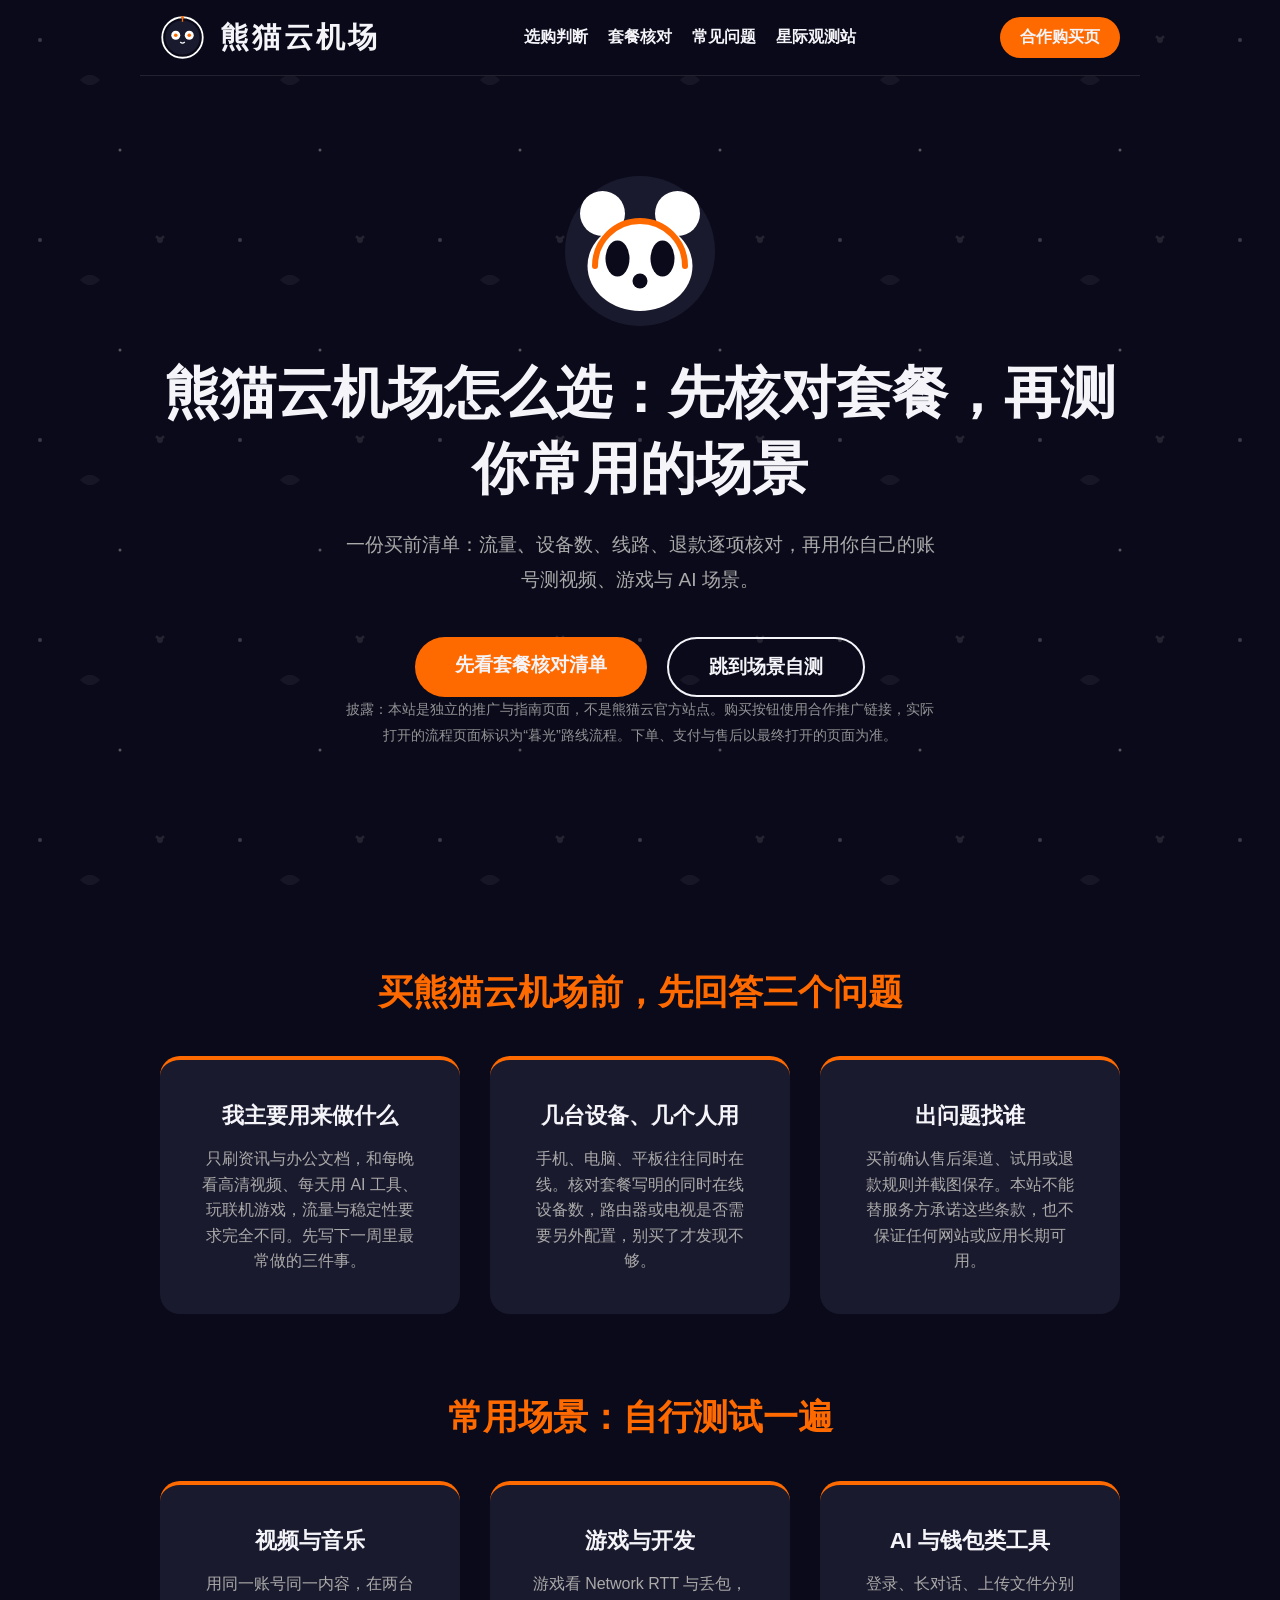
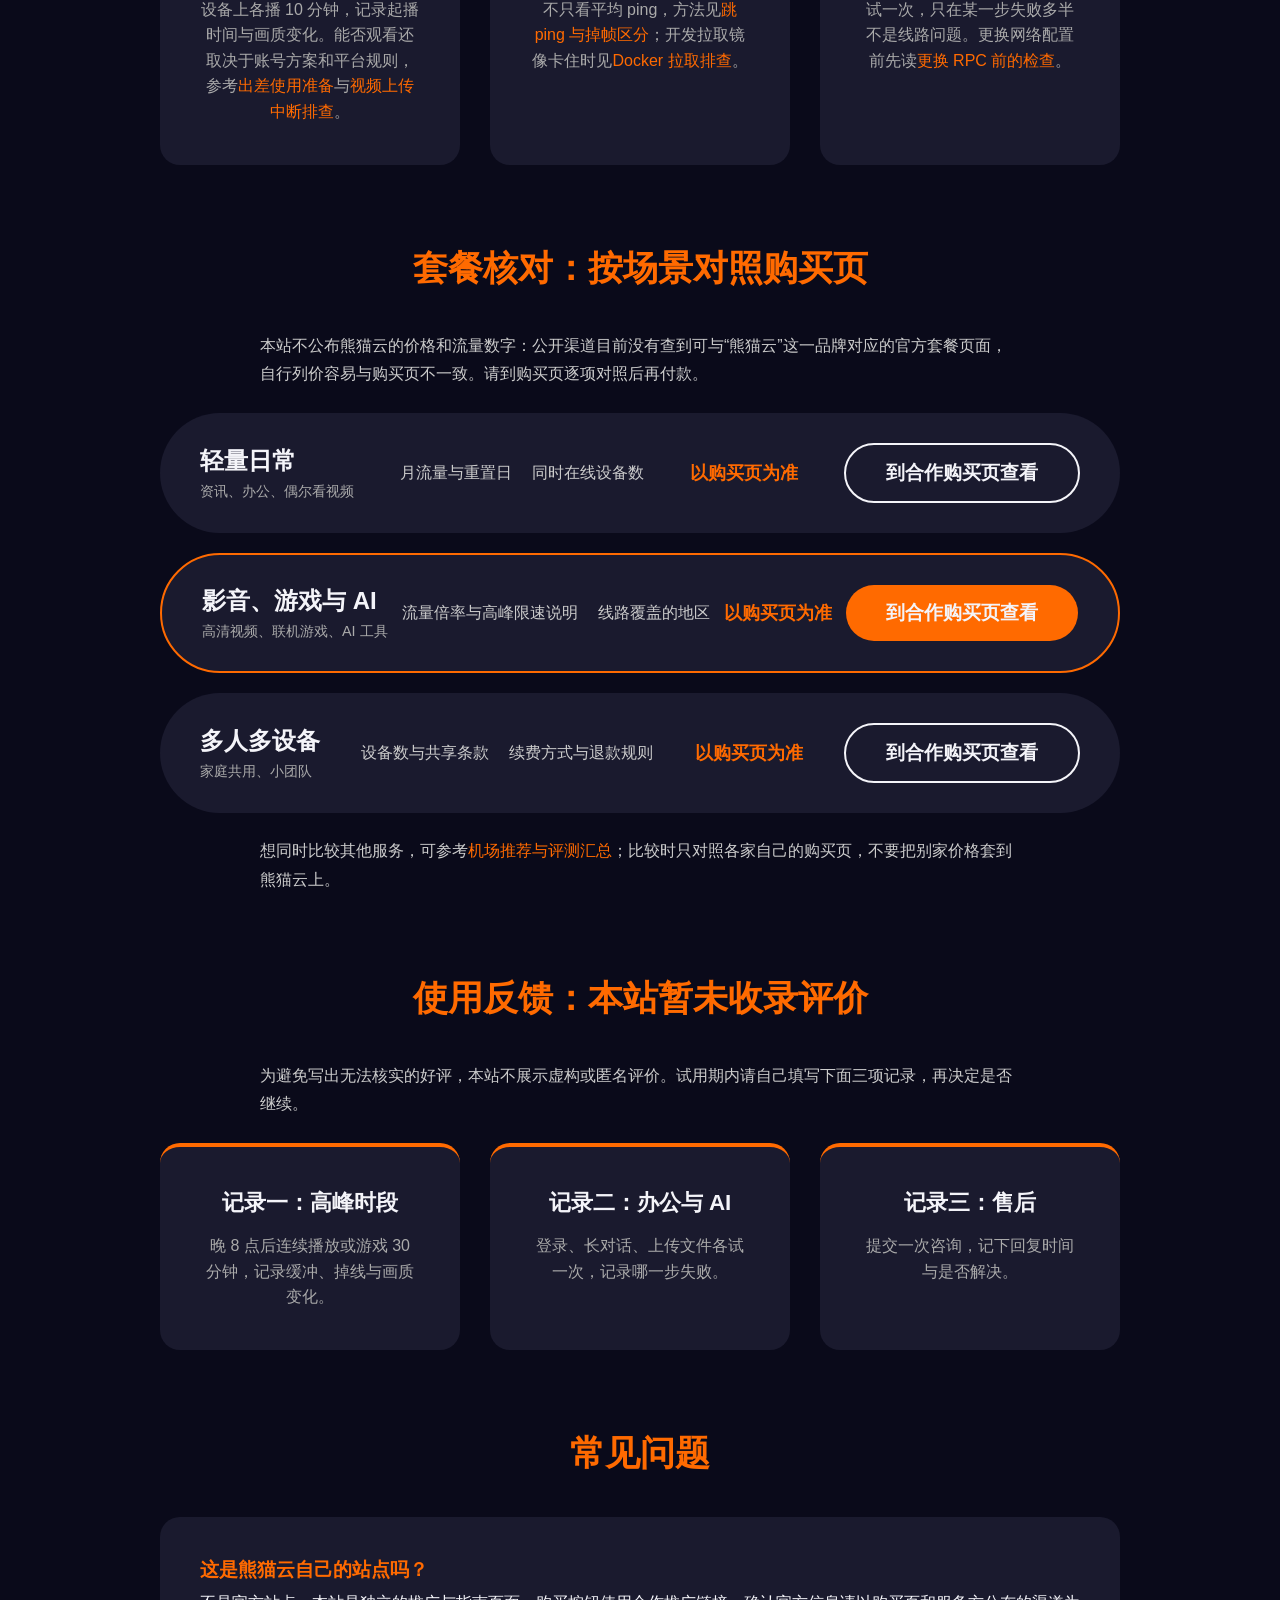
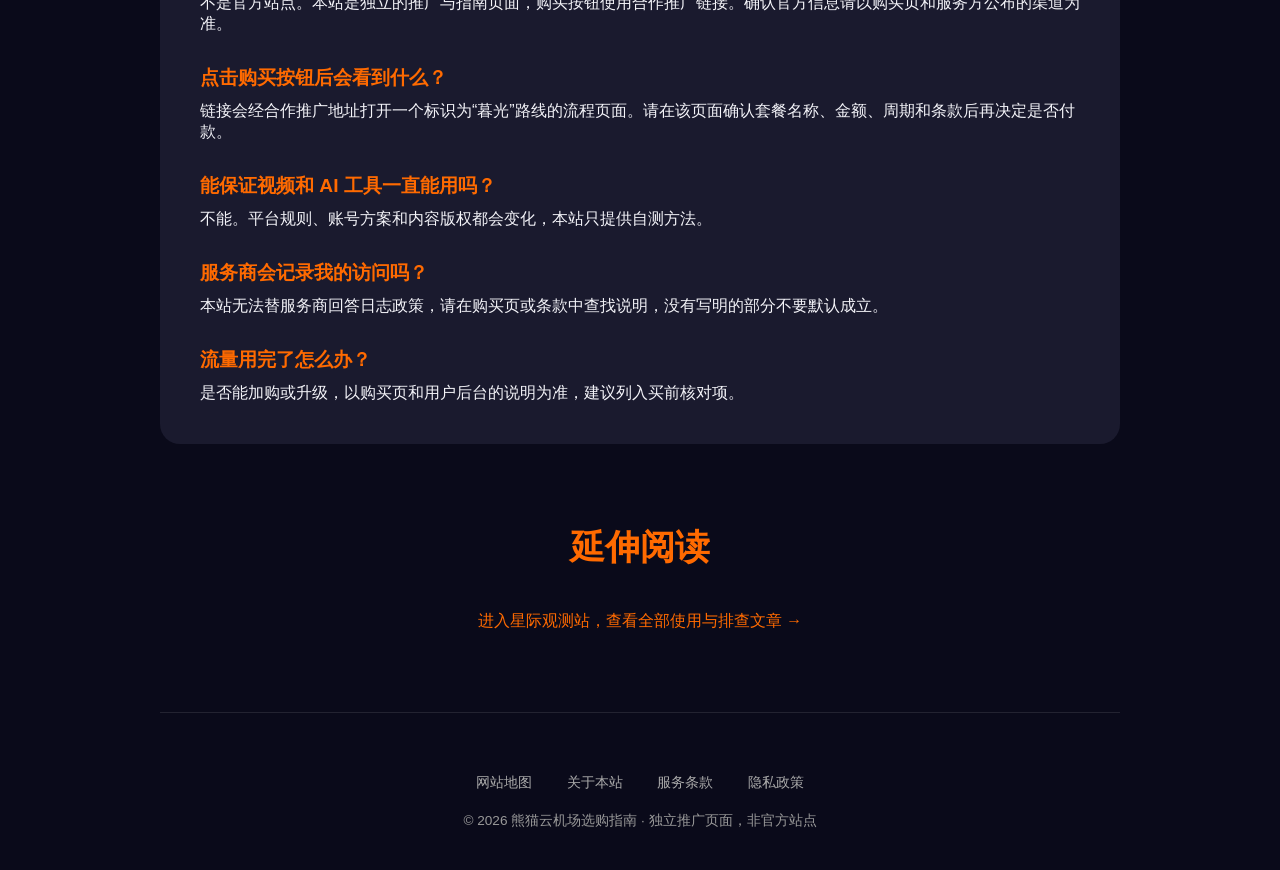
==== commit b8c516ae: "Checkpoint original landing guide revision before cross-review fixes" ====
--- a/index.html
+++ b/index.html
@@ -1,45 +1,17 @@
 <!DOCTYPE html>
-
 <html lang="zh-CN">
 <head>
 <meta charset="utf-8"/>
 <meta content="width=device-width, initial-scale=1.0" name="viewport"/>
-<title>熊猫云 - 免费试航、十个小测试与实用技术指南</title>
-<meta content="和熊猫云一起，为日常上网规划航程。这里的机场节点订阅面向海外内容浏览、资料查找与多设备使用需求。把想去的平台、常用设备和预计流量列进清单，再查看订阅计划，为自己的数字生活挑一套连接方案。" name="description"/>
-<meta content="熊猫云, 熊猫云机场, 机场推荐, 免费试航, 体验清单, 云游戏网络, 旅行eSIM" name="keywords"/>
-<meta content="熊猫云 - 免费试航、十个小测试与实用技术指南" property="og:title"/>
-<meta content="和熊猫云一起，为日常上网规划航程。这里的机场节点订阅面向海外内容浏览、资料查找与多设备使用需求。把想去的平台、常用设备和预计流量列进清单，再查看订阅计划，为自己的数字生活挑一套连接方案。" property="og:description"/>
-<meta content="website" property="og:type"/>
-<meta content="https://pandayuncloud.cyou/" property="og:url"/>
-<meta content="https://pandayuncloud.cyou/social-preview.jpg" property="og:image"/>
-<meta content="熊猫云" property="og:site_name"/>
+<title>熊猫云机场怎么选：套餐核对与常用场景自测指南</title>
+<meta content="熊猫云机场独立选购指南：买前核对流量重置、设备数、线路与退款，再用视频、游戏、AI 等常用场景自测。本站为推广页面，不是官方站点，套餐以购买页为准。" name="description"/>
+<link href="https://pandayuncloud.cyou/" rel="canonical"/>
 <link href="style.css" rel="stylesheet"/>
-<script type="application/ld+json">
-    {
-      "@context": "https://schema.org/",
-      "@type": "Product",
-      "name": "熊猫云",
-      "description": "正在寻找好用的机场推荐？熊猫云构建星际级企业专线，专为高频交易、电竞游戏及开发者打造。全节点提供无日志金钟罩级加密，助您彻底告别网络延迟，畅享极速秒开的跨境网络加速体验。立即登舰试航！",
-      "brand": {
-        "@type": "Brand",
-        "name": "熊猫云"
-      },
-      "offers": {
-        "@type": "AggregateOffer",
-        "url": "https://pandayuncloud.cyou/",
-        "priceCurrency": "CNY",
-        "lowPrice": "19.00",
-        "highPrice": "69.00",
-        "offerCount": "3"
-      }
-    }
-    </script>
 </head>
 <body>
 <div class="space-deck">
 <header class="top-nav sticky-header">
 <a class="logo" href="index.html" style="text-decoration:none; color:inherit; border:none;">
-<!-- Astronaut Panda Logo -->
 <svg aria-label="熊猫云插图" height="45" role="img" viewbox="0 0 100 100" width="45" xmlns="http://www.w3.org/2000/svg">
 <!-- Helmet -->
 <circle cx="50" cy="50" fill="none" r="45" stroke="#fff" stroke-width="4"></circle>
@@ -54,16 +26,16 @@
 <line stroke="#ff6a00" stroke-width="3" x1="50" x2="50" y1="5" y2="15"></line>
 <circle cx="50" cy="5" fill="#ff6a00" r="3"></circle>
 </svg>
-            熊猫云
+            熊猫云机场
         </a>
 <nav class="nav-links">
-<a href="#features">核心引擎</a>
-<a href="#pricing">舰队补给</a>
-<a href="#faq">指挥中心</a>
+<a href="index.html#features">选购判断</a>
+<a href="index.html#pricing">套餐核对</a>
+<a href="index.html#faq">常见问题</a>
 <a href="observatory.html">星际观测站</a>
 </nav>
 <div class="nav-cta">
-<a class="capsule-btn btn-small" href="https://ww012.twilightaff.com/#/?code=A56DH1Af" rel="nofollow" target="_blank">登舰试航</a>
+<a class="capsule-btn btn-small" href="https://ww012.twilightaff.com/#/?code=A56DH1Af" rel="nofollow" target="_blank">合作购买页</a>
 </div>
 </header>
 <main>
@@ -81,121 +53,85 @@
 <path d="M 20 60 A 30 30 0 0 1 80 60" fill="none" stroke="#ff6a00" stroke-linecap="round" stroke-width="4"></path>
 </svg>
 </div>
-<h1>先试航，再决定是否登舰</h1>
-<p>和熊猫云一起，为日常上网规划航程。这里的机场节点订阅面向海外内容浏览、资料查找与多设备使用需求。把想去的平台、常用设备和预计流量列进清单，再查看订阅计划，为自己的数字生活挑一套连接方案。</p>
+<h1>熊猫云机场怎么选：先核对套餐，再测你常用的场景</h1>
+<p>一份买前清单：流量、设备数、线路、退款逐项核对，再用你自己的账号测视频、游戏与 AI 场景。</p>
 <div class="btn-wrapper">
-<a class="capsule-btn" href="https://ww012.twilightaff.com/#/?code=A56DH1Af" rel="nofollow" target="_blank">登舰试航</a>
-<a class="capsule-btn capsule-btn-dark" href="#pricing">查看订阅计划</a>
+<a class="capsule-btn" href="#pricing">先看套餐核对清单</a>
+<a class="capsule-btn capsule-btn-dark" href="#scenes">跳到场景自测</a>
+</div>
+<p style="font-size:0.9rem; opacity:.85">披露：本站是独立的推广与指南页面，不是熊猫云官方站点。购买按钮使用合作推广链接，实际打开的流程页面标识为“暮光”路线流程。下单、支付与售后以最终打开的页面为准。</p>
+</section>
+<section id="features">
+<h2 class="section-title">买熊猫云机场前，先回答三个问题</h2>
+<div class="module-grid">
+<div class="module-card"><h3>我主要用来做什么</h3><p>只刷资讯与办公文档，和每晚看高清视频、每天用 AI 工具、玩联机游戏，流量与稳定性要求完全不同。先写下一周里最常做的三件事。</p></div>
+<div class="module-card"><h3>几台设备、几个人用</h3><p>手机、电脑、平板往往同时在线。核对套餐写明的同时在线设备数，路由器或电视是否需要另外配置，别买了才发现不够。</p></div>
+<div class="module-card"><h3>出问题找谁</h3><p>买前确认售后渠道、试用或退款规则并截图保存。本站不能替服务方承诺这些条款，也不保证任何网站或应用长期可用。</p></div>
 </div>
 </section>
-<section id="features">
-<h2 class="section-title">核心引擎优势</h2>
+<section id="scenes">
+<h2 class="section-title">常用场景：自行测试一遍</h2>
 <div class="module-grid">
-<div class="module-card">
-<div class="panda-icon-wrap">
-<!-- Space Radar Panda Icon -->
-<svg aria-label="熊猫云插图" fill="none" height="30" role="img" stroke="#ff6a00" stroke-width="2" viewbox="0 0 24 24" width="30">
-<path d="M12 2v20M2 12h20M12 12c-4 0-7-3-7-7M12 12c4 0 7-3 7-7"></path>
-<circle cx="12" cy="12" r="3"></circle>
-</svg>
-</div>
-<h3>深空路由探测</h3>
-<p>自动避开拥堵的小行星带，AI实时计算从您设备到目标服务器的绝对最短折跃距离。</p>
-</div>
-<div class="module-card">
-<div class="panda-icon-wrap">
-<svg aria-label="熊猫云插图" fill="none" height="30" role="img" stroke="#ff6a00" stroke-width="2" viewbox="0 0 24 24" width="30">
-<rect height="10" rx="2" width="18" x="3" y="11"></rect><circle cx="12" cy="5" r="2"></circle><path d="M12 7v4"></path>
-</svg>
-</div>
-<h3>量子级加密舱</h3>
-<p>采用下一代非对称加密协议，您的所有浏览轨迹与数据包如同黑洞般不可观测、无法破解。</p>
-</div>
-<div class="module-card">
-<div class="panda-icon-wrap">
-<svg aria-label="熊猫云插图" fill="none" height="30" role="img" stroke="#ff6a00" stroke-width="2" viewbox="0 0 24 24" width="30">
-<polygon points="12 2 15 8 22 9 17 14 18 21 12 17 6 21 7 14 2 9 9 8 12 2"></polygon>
-</svg>
-</div>
-<h3>光速全域解锁</h3>
-<p>原生解锁全球主流星系（节点）的影视流媒体与AI对话平台，突破光速限制。</p>
-</div>
+<div class="module-card"><h3>视频与音乐</h3><p>用同一账号同一内容，在两台设备上各播 10 分钟，记录起播时间与画质变化。能否观看还取决于账号方案和平台规则，参考<a href="warp-drive-network.html">出差使用准备</a>与<a href="video-creation-upload.html">视频上传中断排查</a>。</p></div>
+<div class="module-card"><h3>游戏与开发</h3><p>游戏看 Network RTT 与丢包，不只看平均 ping，方法见<a href="gaming-latency-fix.html">跳 ping 与掉帧区分</a>；开发拉取镜像卡住时见<a href="developer-api-tools.html">Docker 拉取排查</a>。</p></div>
+<div class="module-card"><h3>AI 与钱包类工具</h3><p>登录、长对话、上传文件分别试一次，只在某一步失败多半不是线路问题。更换网络配置前先读<a href="web3-security-nodes.html">更换 RPC 前的检查</a>。</p></div>
 </div>
 </section>
 <section id="pricing">
-<h2 class="section-title">舰队补给方案</h2>
+<h2 class="section-title">套餐核对：按场景对照购买页</h2>
+<p style="max-width:760px;margin:0 auto 24px;color:#ccc;line-height:1.8">本站不公布熊猫云的价格和流量数字：公开渠道目前没有查到可与“熊猫云”这一品牌对应的官方套餐页面，自行列价容易与购买页不一致。请到购买页逐项对照后再付款。</p>
 <div class="pricing-container">
 <div class="price-row">
-<div class="p-tier">
-<h4>轨道先锋</h4>
-<span>轻量级探测任务首选</span>
-</div>
-<div class="p-features">
-<span>120GB 跃迁流量</span>
-<span>3台探测器在线</span>
-</div>
-<div class="p-amount">¥20</div>
-<a class="capsule-btn capsule-btn-dark" href="https://ww012.twilightaff.com/#/?code=A56DH1Af" rel="nofollow" target="_blank">申请许可</a>
+<div class="p-tier"><h4>轻量日常</h4><span>资讯、办公、偶尔看视频</span></div>
+<div class="p-features"><span>月流量与重置日</span><span>同时在线设备数</span></div>
+<div class="p-amount" style="font-size:1.1rem">以购买页为准</div>
+<a class="capsule-btn capsule-btn-dark" href="https://ww012.twilightaff.com/#/?code=A56DH1Af" rel="nofollow" target="_blank">到合作购买页查看</a>
 </div>
 <div class="price-row primary">
-<div class="p-tier">
-<h4>星际航母 (指挥官推荐)</h4>
-<span>主力战舰全负荷运转</span>
-</div>
-<div class="p-features">
-<span>400GB 跃迁流量</span>
-<span>8台探测器在线</span>
-</div>
-<div class="p-amount">¥40</div>
-<a class="capsule-btn" href="https://ww012.twilightaff.com/#/?code=A56DH1Af" rel="nofollow" target="_blank">立即登舰</a>
+<div class="p-tier"><h4>影音、游戏与 AI</h4><span>高清视频、联机游戏、AI 工具</span></div>
+<div class="p-features"><span>流量倍率与高峰限速说明</span><span>线路覆盖的地区</span></div>
+<div class="p-amount" style="font-size:1.1rem">以购买页为准</div>
+<a class="capsule-btn" href="https://ww012.twilightaff.com/#/?code=A56DH1Af" rel="nofollow" target="_blank">到合作购买页查看</a>
 </div>
 <div class="price-row">
-<div class="p-tier">
-<h4>深空基站</h4>
-<span>团队级无穷能源供应</span>
-</div>
-<div class="p-features">
-<span>无上限跃迁流量</span>
-<span>不限探测器数量</span>
-</div>
-<div class="p-amount">¥80</div>
-<a class="capsule-btn capsule-btn-dark" href="https://ww012.twilightaff.com/#/?code=A56DH1Af" rel="nofollow" target="_blank">申请许可</a>
+<div class="p-tier"><h4>多人多设备</h4><span>家庭共用、小团队</span></div>
+<div class="p-features"><span>设备数与共享条款</span><span>续费方式与退款规则</span></div>
+<div class="p-amount" style="font-size:1.1rem">以购买页为准</div>
+<a class="capsule-btn capsule-btn-dark" href="https://ww012.twilightaff.com/#/?code=A56DH1Af" rel="nofollow" target="_blank">到合作购买页查看</a>
 </div>
 </div>
+<p style="max-width:760px;margin:24px auto 0;color:#ccc;line-height:1.8">想同时比较其他服务，可参考<a href="https://dajichang.mom/">机场推荐与评测汇总</a>；比较时只对照各家自己的购买页，不要把别家价格套到熊猫云上。</p>
 </section>
 <section id="reviews">
-<h2 class="section-title">乘员航行日志</h2>
+<h2 class="section-title">使用反馈：本站暂未收录评价</h2>
+<p style="max-width:760px;margin:0 auto 24px;color:#ccc;line-height:1.8">为避免写出无法核实的好评，本站不展示虚构或匿名评价。试用期内请自己填写下面三项记录，再决定是否继续。</p>
 <div class="module-grid">
-<div class="module-card">
-<p>"原本连接海外API总是断线，换了星际熊猫的节点后，感觉就像是在本地局域网一样稳定。"</p>
-<h4 style="margin-top:20px; color:var(--flare);">— 空间站工程师 林博士</h4>
-</div>
-<div class="module-card">
-<p>"晚高峰看4K视频从没缓冲过，折跃速度确实名不虚传，设计也非常带感。"</p>
-<h4 style="margin-top:20px; color:var(--flare);">— 影视观察员 肖女士</h4>
-</div>
+<div class="module-card"><h3>记录一：高峰时段</h3><p>晚 8 点后连续播放或游戏 30 分钟，记录缓冲、掉线与画质变化。</p></div>
+<div class="module-card"><h3>记录二：办公与 AI</h3><p>登录、长对话、上传文件各试一次，记录哪一步失败。</p></div>
+<div class="module-card"><h3>记录三：售后</h3><p>提交一次咨询，记下回复时间与是否解决。</p></div>
 </div>
 </section>
 <section id="faq">
-<h2 class="section-title">指挥中心 FAQ</h2>
+<h2 class="section-title">常见问题</h2>
 <div class="faq-list">
-<div class="faq-row">
-<h4>设备兼容性如何？</h4>
-<p>全面支持所有主流操作系统（Windows, Mac, iOS, Android）以及智能路由器，一套密钥全舰队通用。</p>
+<div class="faq-row"><h4>这是熊猫云自己的站点吗？</h4><p>不是官方站点。本站是独立的推广与指南页面，购买按钮使用合作推广链接。确认官方信息请以购买页和服务方公布的渠道为准。</p></div>
+<div class="faq-row"><h4>点击购买按钮后会看到什么？</h4><p>链接会经合作推广地址打开一个标识为“暮光”路线的流程页面。请在该页面确认套餐名称、金额、周期和条款后再决定是否付款。</p></div>
+<div class="faq-row"><h4>能保证视频和 AI 工具一直能用吗？</h4><p>不能。平台规则、账号方案和内容版权都会变化，本站只提供自测方法。</p></div>
+<div class="faq-row"><h4>服务商会记录我的访问吗？</h4><p>本站无法替服务商回答日志政策，请在购买页或条款中查找说明，没有写明的部分不要默认成立。</p></div>
+<div class="faq-row"><h4>流量用完了怎么办？</h4><p>是否能加购或升级，以购买页和用户后台的说明为准，建议列入买前核对项。</p></div>
 </div>
-<div class="faq-row">
-<h4>会不会保留访问记录？</h4>
-<p>指挥中心执行严格的静默策略，不存储任何乘员的星际坐标与历史轨迹，100%零日志。</p>
-</div>
-</div>
+</section>
+<section>
+<h2 class="section-title">延伸阅读</h2>
+<p style="text-align:center"><a href="observatory.html">进入星际观测站，查看全部使用与排查文章 →</a></p>
 </section>
 </main>
 <footer class="footer-nav">
-<a href="sitemap.html" target="_blank">网站地图</a>
-<a href="about.html" target="_blank">关于我们</a>
-<a href="terms.html" target="_blank">服务条款</a>
-<a href="privacy.html" target="_blank">隐私政策</a>
-<p style="margin-top:20px; color:#555; font-size:0.8rem;">© 2026 熊猫云 (Panda Yun Cloud). Space Division.</p>
+<a href="sitemap.html">网站地图</a>
+<a href="about.html">关于本站</a>
+<a href="terms.html">服务条款</a>
+<a href="privacy.html">隐私政策</a>
+<p style="margin-top:20px; color:#999; font-size:0.85rem;">© 2026 熊猫云机场选购指南 · 独立推广页面，非官方站点</p>
 </footer>
 </div>
 </body>
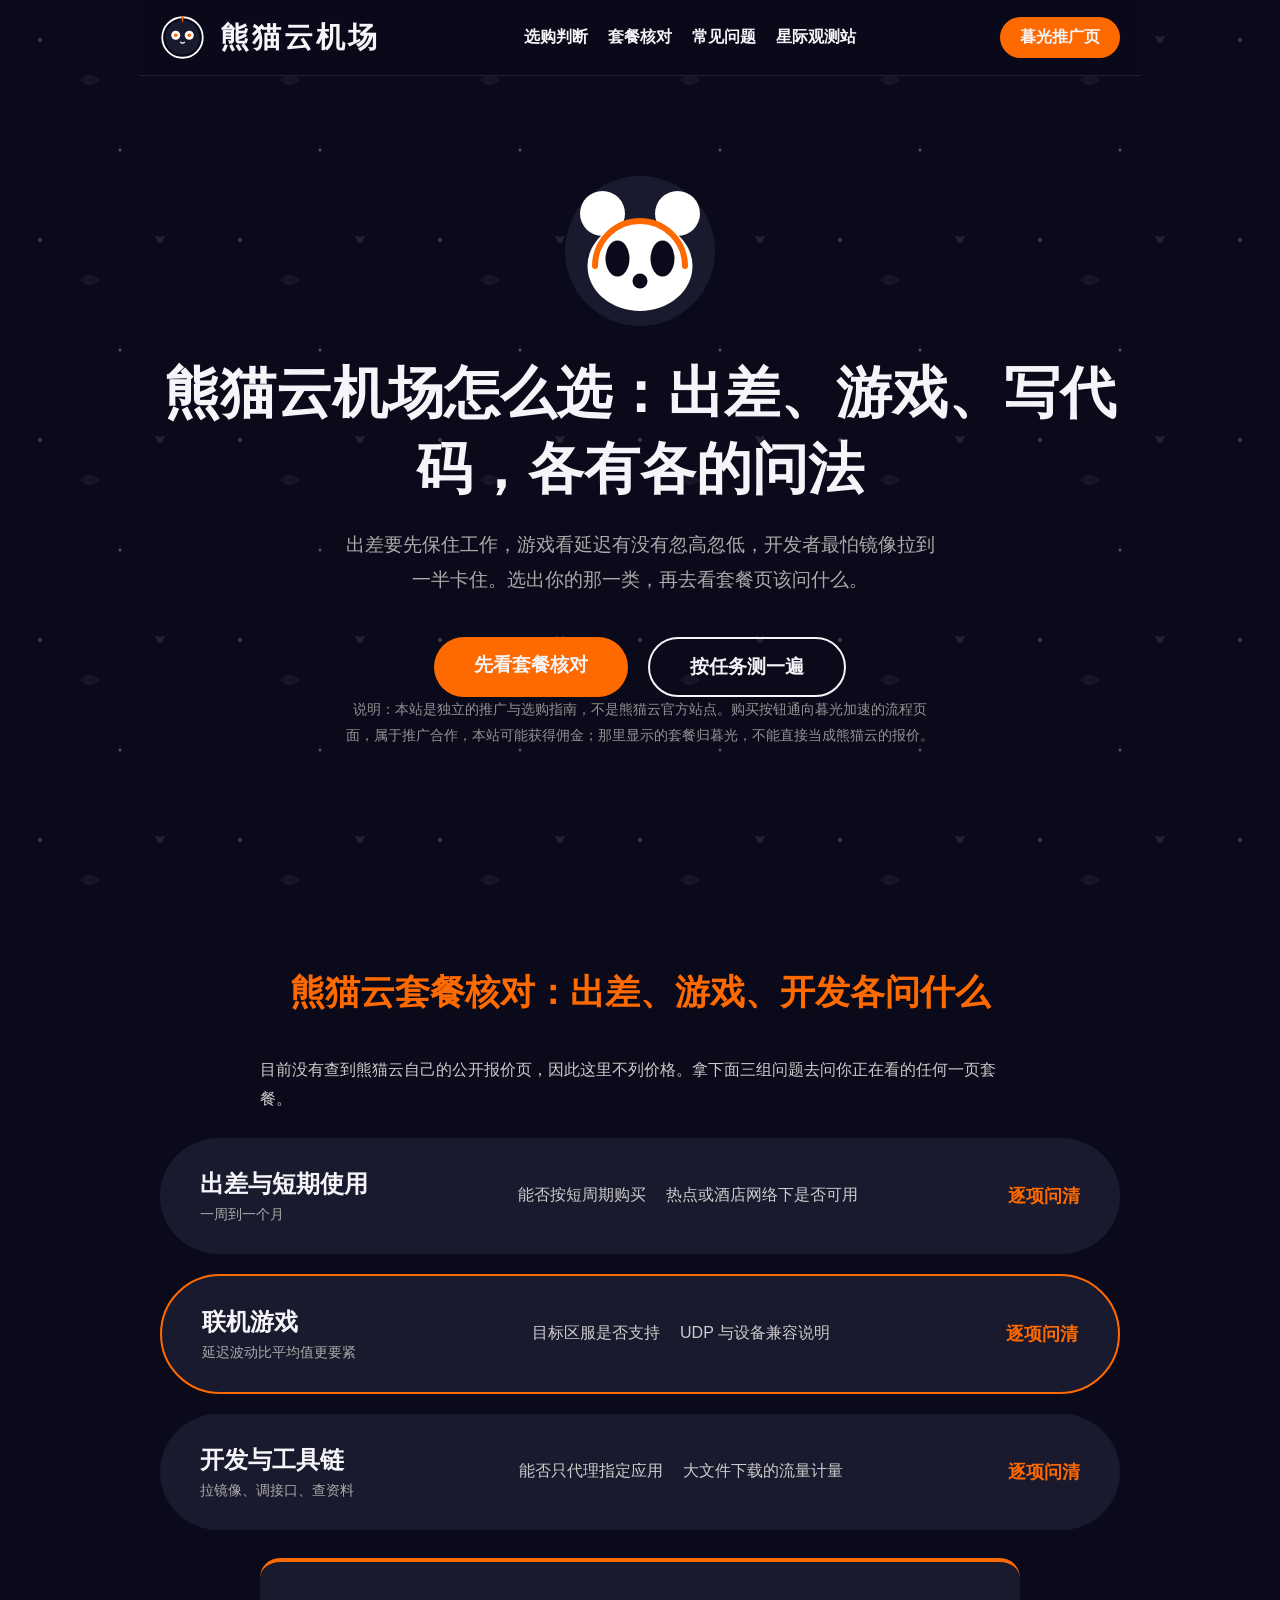
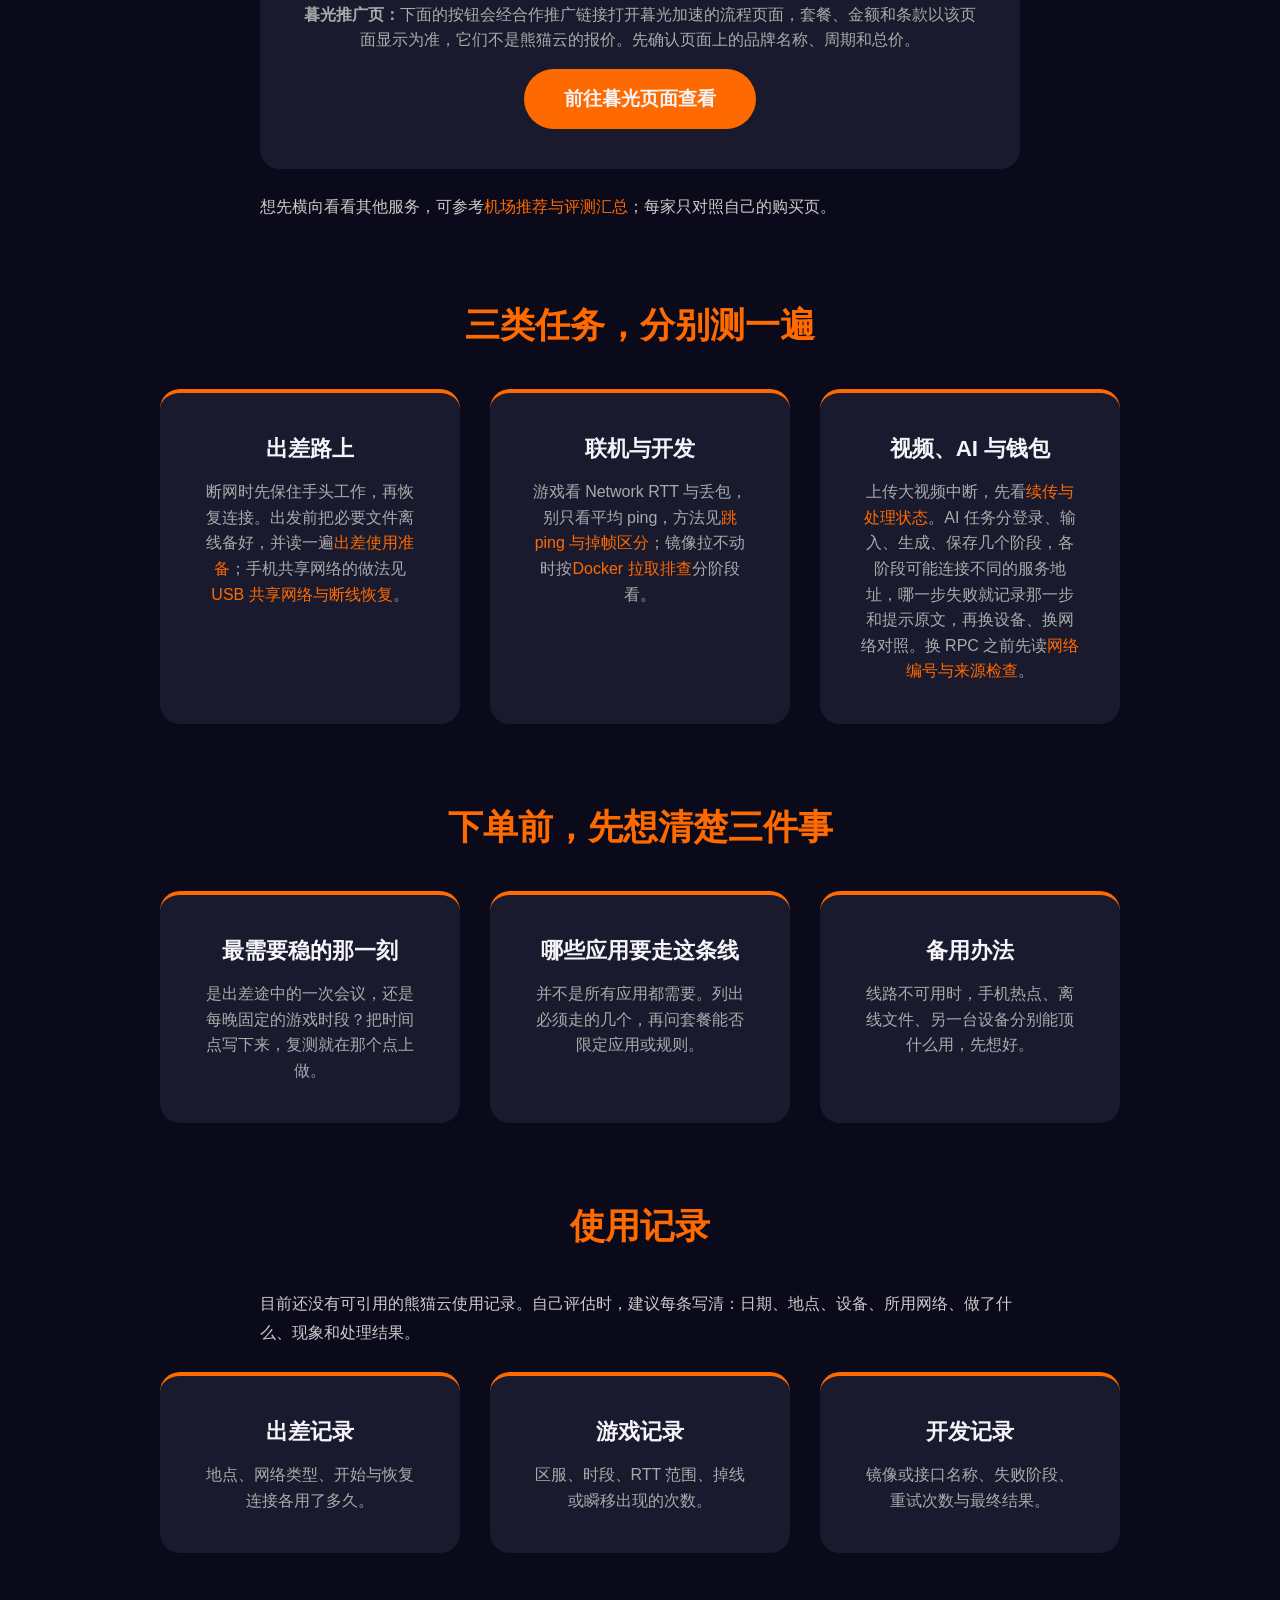
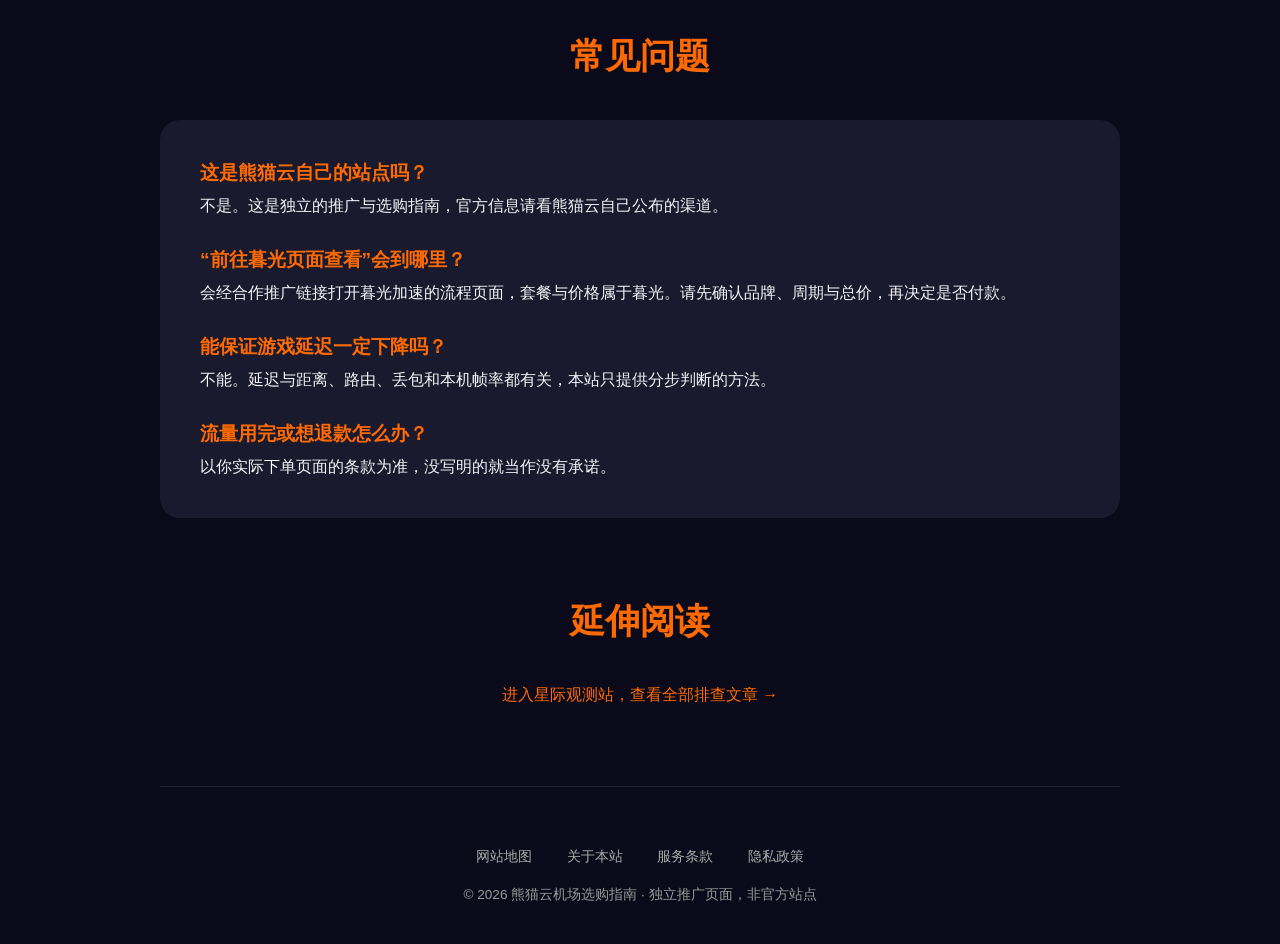
==== commit d794c5da: "Resolve cross-review factual and brand identity issues" ====
--- a/index.html
+++ b/index.html
@@ -3,8 +3,8 @@
 <head>
 <meta charset="utf-8"/>
 <meta content="width=device-width, initial-scale=1.0" name="viewport"/>
-<title>熊猫云机场怎么选：套餐核对与常用场景自测指南</title>
-<meta content="熊猫云机场独立选购指南：买前核对流量重置、设备数、线路与退款，再用视频、游戏、AI 等常用场景自测。本站为推广页面，不是官方站点，套餐以购买页为准。" name="description"/>
+<title>熊猫云机场怎么选：出差、游戏与开发的套餐核对指南</title>
+<meta content="熊猫云机场选购指南：按出差、联机游戏、开发三类任务核对套餐，并给出按现象排查的方法。本站为独立推广页，不是官方站点。" name="description"/>
 <link href="https://pandayuncloud.cyou/" rel="canonical"/>
 <link href="style.css" rel="stylesheet"/>
 </head>
@@ -35,7 +35,7 @@
 <a href="observatory.html">星际观测站</a>
 </nav>
 <div class="nav-cta">
-<a class="capsule-btn btn-small" href="https://ww012.twilightaff.com/#/?code=A56DH1Af" rel="nofollow" target="_blank">合作购买页</a>
+<a class="capsule-btn btn-small" href="https://ww012.twilightaff.com/#/?code=A56DH1Af" rel="nofollow" target="_blank">暮光推广页</a>
 </div>
 </header>
 <main>
@@ -53,77 +53,77 @@
 <path d="M 20 60 A 30 30 0 0 1 80 60" fill="none" stroke="#ff6a00" stroke-linecap="round" stroke-width="4"></path>
 </svg>
 </div>
-<h1>熊猫云机场怎么选：先核对套餐，再测你常用的场景</h1>
-<p>一份买前清单：流量、设备数、线路、退款逐项核对，再用你自己的账号测视频、游戏与 AI 场景。</p>
+<h1>熊猫云机场怎么选：出差、游戏、写代码，各有各的问法</h1>
+<p>出差要先保住工作，游戏看延迟有没有忽高忽低，开发者最怕镜像拉到一半卡住。选出你的那一类，再去看套餐页该问什么。</p>
 <div class="btn-wrapper">
-<a class="capsule-btn" href="#pricing">先看套餐核对清单</a>
-<a class="capsule-btn capsule-btn-dark" href="#scenes">跳到场景自测</a>
+<a class="capsule-btn" href="#pricing">先看套餐核对</a>
+<a class="capsule-btn capsule-btn-dark" href="#scenes">按任务测一遍</a>
 </div>
-<p style="font-size:0.9rem; opacity:.85">披露：本站是独立的推广与指南页面，不是熊猫云官方站点。购买按钮使用合作推广链接，实际打开的流程页面标识为“暮光”路线流程。下单、支付与售后以最终打开的页面为准。</p>
+<p style="font-size:0.9rem; opacity:.85">说明：本站是独立的推广与选购指南，不是熊猫云官方站点。购买按钮通向暮光加速的流程页面，属于推广合作，本站可能获得佣金；那里显示的套餐归暮光，不能直接当成熊猫云的报价。</p>
+</section>
+<section id="pricing">
+<h2 class="section-title">熊猫云套餐核对：出差、游戏、开发各问什么</h2>
+<p style="max-width:760px;margin:0 auto 24px;color:#ccc;line-height:1.8">目前没有查到熊猫云自己的公开报价页，因此这里不列价格。拿下面三组问题去问你正在看的任何一页套餐。</p>
+<div class="pricing-container">
+<div class="price-row">
+<div class="p-tier"><h4>出差与短期使用</h4><span>一周到一个月</span></div>
+<div class="p-features"><span>能否按短周期购买</span><span>热点或酒店网络下是否可用</span></div>
+<div class="p-amount" style="font-size:1.1rem">逐项问清</div>
+</div>
+<div class="price-row primary">
+<div class="p-tier"><h4>联机游戏</h4><span>延迟波动比平均值更要紧</span></div>
+<div class="p-features"><span>目标区服是否支持</span><span>UDP 与设备兼容说明</span></div>
+<div class="p-amount" style="font-size:1.1rem">逐项问清</div>
+</div>
+<div class="price-row">
+<div class="p-tier"><h4>开发与工具链</h4><span>拉镜像、调接口、查资料</span></div>
+<div class="p-features"><span>能否只代理指定应用</span><span>大文件下载的流量计量</span></div>
+<div class="p-amount" style="font-size:1.1rem">逐项问清</div>
+</div>
+</div>
+<div class="module-card" style="max-width:760px;margin:28px auto 0;text-align:center">
+<p><strong>暮光推广页：</strong>下面的按钮会经合作推广链接打开暮光加速的流程页面，套餐、金额和条款以该页面显示为准，它们不是熊猫云的报价。先确认页面上的品牌名称、周期和总价。</p>
+<p style="margin-top:16px"><a class="capsule-btn" href="https://ww012.twilightaff.com/#/?code=A56DH1Af" rel="nofollow" target="_blank">前往暮光页面查看</a></p>
+</div>
+<p style="max-width:760px;margin:24px auto 0;color:#ccc;line-height:1.8">想先横向看看其他服务，可参考<a href="https://dajichang.mom/">机场推荐与评测汇总</a>；每家只对照自己的购买页。</p>
+</section>
+<section id="scenes">
+<h2 class="section-title">三类任务，分别测一遍</h2>
+<div class="module-grid">
+<div class="module-card"><h3>出差路上</h3><p>断网时先保住手头工作，再恢复连接。出发前把必要文件离线备好，并读一遍<a href="warp-drive-network.html">出差使用准备</a>；手机共享网络的做法见<a href="digital-nomad-gear.html">USB 共享网络与断线恢复</a>。</p></div>
+<div class="module-card"><h3>联机与开发</h3><p>游戏看 Network RTT 与丢包，别只看平均 ping，方法见<a href="gaming-latency-fix.html">跳 ping 与掉帧区分</a>；镜像拉不动时按<a href="developer-api-tools.html">Docker 拉取排查</a>分阶段看。</p></div>
+<div class="module-card"><h3>视频、AI 与钱包</h3><p>上传大视频中断，先看<a href="video-creation-upload.html">续传与处理状态</a>。AI 任务分登录、输入、生成、保存几个阶段，各阶段可能连接不同的服务地址，哪一步失败就记录那一步和提示原文，再换设备、换网络对照。换 RPC 之前先读<a href="web3-security-nodes.html">网络编号与来源检查</a>。</p></div>
+</div>
 </section>
 <section id="features">
-<h2 class="section-title">买熊猫云机场前，先回答三个问题</h2>
+<h2 class="section-title">下单前，先想清楚三件事</h2>
 <div class="module-grid">
-<div class="module-card"><h3>我主要用来做什么</h3><p>只刷资讯与办公文档，和每晚看高清视频、每天用 AI 工具、玩联机游戏，流量与稳定性要求完全不同。先写下一周里最常做的三件事。</p></div>
-<div class="module-card"><h3>几台设备、几个人用</h3><p>手机、电脑、平板往往同时在线。核对套餐写明的同时在线设备数，路由器或电视是否需要另外配置，别买了才发现不够。</p></div>
-<div class="module-card"><h3>出问题找谁</h3><p>买前确认售后渠道、试用或退款规则并截图保存。本站不能替服务方承诺这些条款，也不保证任何网站或应用长期可用。</p></div>
+<div class="module-card"><h3>最需要稳的那一刻</h3><p>是出差途中的一次会议，还是每晚固定的游戏时段？把时间点写下来，复测就在那个点上做。</p></div>
+<div class="module-card"><h3>哪些应用要走这条线</h3><p>并不是所有应用都需要。列出必须走的几个，再问套餐能否限定应用或规则。</p></div>
+<div class="module-card"><h3>备用办法</h3><p>线路不可用时，手机热点、离线文件、另一台设备分别能顶什么用，先想好。</p></div>
 </div>
 </section>
-<section id="scenes">
-<h2 class="section-title">常用场景：自行测试一遍</h2>
+<section id="reviews">
+<h2 class="section-title">使用记录</h2>
+<p style="max-width:760px;margin:0 auto 24px;color:#ccc;line-height:1.8">目前还没有可引用的熊猫云使用记录。自己评估时，建议每条写清：日期、地点、设备、所用网络、做了什么、现象和处理结果。</p>
 <div class="module-grid">
-<div class="module-card"><h3>视频与音乐</h3><p>用同一账号同一内容，在两台设备上各播 10 分钟，记录起播时间与画质变化。能否观看还取决于账号方案和平台规则，参考<a href="warp-drive-network.html">出差使用准备</a>与<a href="video-creation-upload.html">视频上传中断排查</a>。</p></div>
-<div class="module-card"><h3>游戏与开发</h3><p>游戏看 Network RTT 与丢包，不只看平均 ping，方法见<a href="gaming-latency-fix.html">跳 ping 与掉帧区分</a>；开发拉取镜像卡住时见<a href="developer-api-tools.html">Docker 拉取排查</a>。</p></div>
-<div class="module-card"><h3>AI 与钱包类工具</h3><p>登录、长对话、上传文件分别试一次，只在某一步失败多半不是线路问题。更换网络配置前先读<a href="web3-security-nodes.html">更换 RPC 前的检查</a>。</p></div>
-</div>
-</section>
-<section id="pricing">
-<h2 class="section-title">套餐核对：按场景对照购买页</h2>
-<p style="max-width:760px;margin:0 auto 24px;color:#ccc;line-height:1.8">本站不公布熊猫云的价格和流量数字：公开渠道目前没有查到可与“熊猫云”这一品牌对应的官方套餐页面，自行列价容易与购买页不一致。请到购买页逐项对照后再付款。</p>
-<div class="pricing-container">
-<div class="price-row">
-<div class="p-tier"><h4>轻量日常</h4><span>资讯、办公、偶尔看视频</span></div>
-<div class="p-features"><span>月流量与重置日</span><span>同时在线设备数</span></div>
-<div class="p-amount" style="font-size:1.1rem">以购买页为准</div>
-<a class="capsule-btn capsule-btn-dark" href="https://ww012.twilightaff.com/#/?code=A56DH1Af" rel="nofollow" target="_blank">到合作购买页查看</a>
-</div>
-<div class="price-row primary">
-<div class="p-tier"><h4>影音、游戏与 AI</h4><span>高清视频、联机游戏、AI 工具</span></div>
-<div class="p-features"><span>流量倍率与高峰限速说明</span><span>线路覆盖的地区</span></div>
-<div class="p-amount" style="font-size:1.1rem">以购买页为准</div>
-<a class="capsule-btn" href="https://ww012.twilightaff.com/#/?code=A56DH1Af" rel="nofollow" target="_blank">到合作购买页查看</a>
-</div>
-<div class="price-row">
-<div class="p-tier"><h4>多人多设备</h4><span>家庭共用、小团队</span></div>
-<div class="p-features"><span>设备数与共享条款</span><span>续费方式与退款规则</span></div>
-<div class="p-amount" style="font-size:1.1rem">以购买页为准</div>
-<a class="capsule-btn capsule-btn-dark" href="https://ww012.twilightaff.com/#/?code=A56DH1Af" rel="nofollow" target="_blank">到合作购买页查看</a>
-</div>
-</div>
-<p style="max-width:760px;margin:24px auto 0;color:#ccc;line-height:1.8">想同时比较其他服务，可参考<a href="https://dajichang.mom/">机场推荐与评测汇总</a>；比较时只对照各家自己的购买页，不要把别家价格套到熊猫云上。</p>
-</section>
-<section id="reviews">
-<h2 class="section-title">使用反馈：本站暂未收录评价</h2>
-<p style="max-width:760px;margin:0 auto 24px;color:#ccc;line-height:1.8">为避免写出无法核实的好评，本站不展示虚构或匿名评价。试用期内请自己填写下面三项记录，再决定是否继续。</p>
-<div class="module-grid">
-<div class="module-card"><h3>记录一：高峰时段</h3><p>晚 8 点后连续播放或游戏 30 分钟，记录缓冲、掉线与画质变化。</p></div>
-<div class="module-card"><h3>记录二：办公与 AI</h3><p>登录、长对话、上传文件各试一次，记录哪一步失败。</p></div>
-<div class="module-card"><h3>记录三：售后</h3><p>提交一次咨询，记下回复时间与是否解决。</p></div>
+<div class="module-card"><h3>出差记录</h3><p>地点、网络类型、开始与恢复连接各用了多久。</p></div>
+<div class="module-card"><h3>游戏记录</h3><p>区服、时段、RTT 范围、掉线或瞬移出现的次数。</p></div>
+<div class="module-card"><h3>开发记录</h3><p>镜像或接口名称、失败阶段、重试次数与最终结果。</p></div>
 </div>
 </section>
 <section id="faq">
 <h2 class="section-title">常见问题</h2>
 <div class="faq-list">
-<div class="faq-row"><h4>这是熊猫云自己的站点吗？</h4><p>不是官方站点。本站是独立的推广与指南页面，购买按钮使用合作推广链接。确认官方信息请以购买页和服务方公布的渠道为准。</p></div>
-<div class="faq-row"><h4>点击购买按钮后会看到什么？</h4><p>链接会经合作推广地址打开一个标识为“暮光”路线的流程页面。请在该页面确认套餐名称、金额、周期和条款后再决定是否付款。</p></div>
-<div class="faq-row"><h4>能保证视频和 AI 工具一直能用吗？</h4><p>不能。平台规则、账号方案和内容版权都会变化，本站只提供自测方法。</p></div>
-<div class="faq-row"><h4>服务商会记录我的访问吗？</h4><p>本站无法替服务商回答日志政策，请在购买页或条款中查找说明，没有写明的部分不要默认成立。</p></div>
-<div class="faq-row"><h4>流量用完了怎么办？</h4><p>是否能加购或升级，以购买页和用户后台的说明为准，建议列入买前核对项。</p></div>
+<div class="faq-row"><h4>这是熊猫云自己的站点吗？</h4><p>不是。这是独立的推广与选购指南，官方信息请看熊猫云自己公布的渠道。</p></div>
+<div class="faq-row"><h4>“前往暮光页面查看”会到哪里？</h4><p>会经合作推广链接打开暮光加速的流程页面，套餐与价格属于暮光。请先确认品牌、周期与总价，再决定是否付款。</p></div>
+<div class="faq-row"><h4>能保证游戏延迟一定下降吗？</h4><p>不能。延迟与距离、路由、丢包和本机帧率都有关，本站只提供分步判断的方法。</p></div>
+<div class="faq-row"><h4>流量用完或想退款怎么办？</h4><p>以你实际下单页面的条款为准，没写明的就当作没有承诺。</p></div>
 </div>
 </section>
 <section>
 <h2 class="section-title">延伸阅读</h2>
-<p style="text-align:center"><a href="observatory.html">进入星际观测站，查看全部使用与排查文章 →</a></p>
+<p style="text-align:center"><a href="observatory.html">进入星际观测站，查看全部排查文章 →</a></p>
 </section>
 </main>
 <footer class="footer-nav">
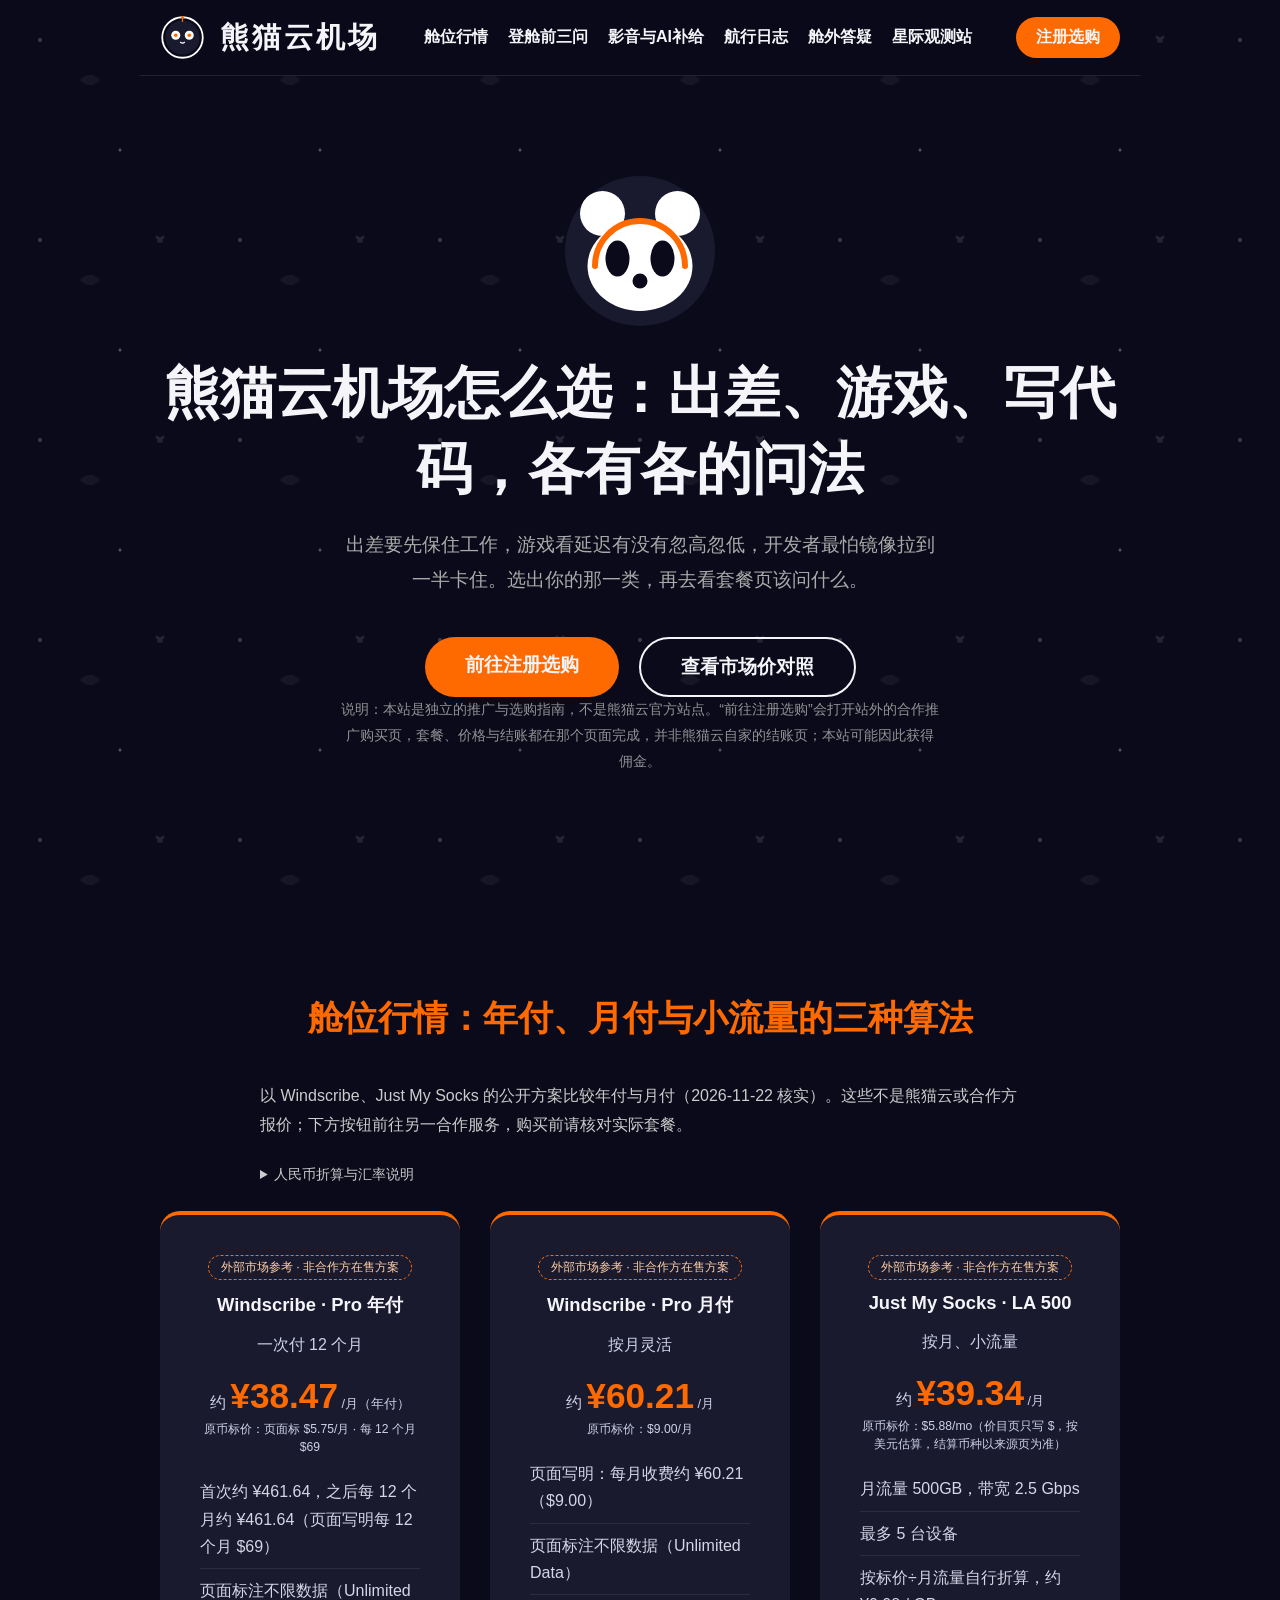
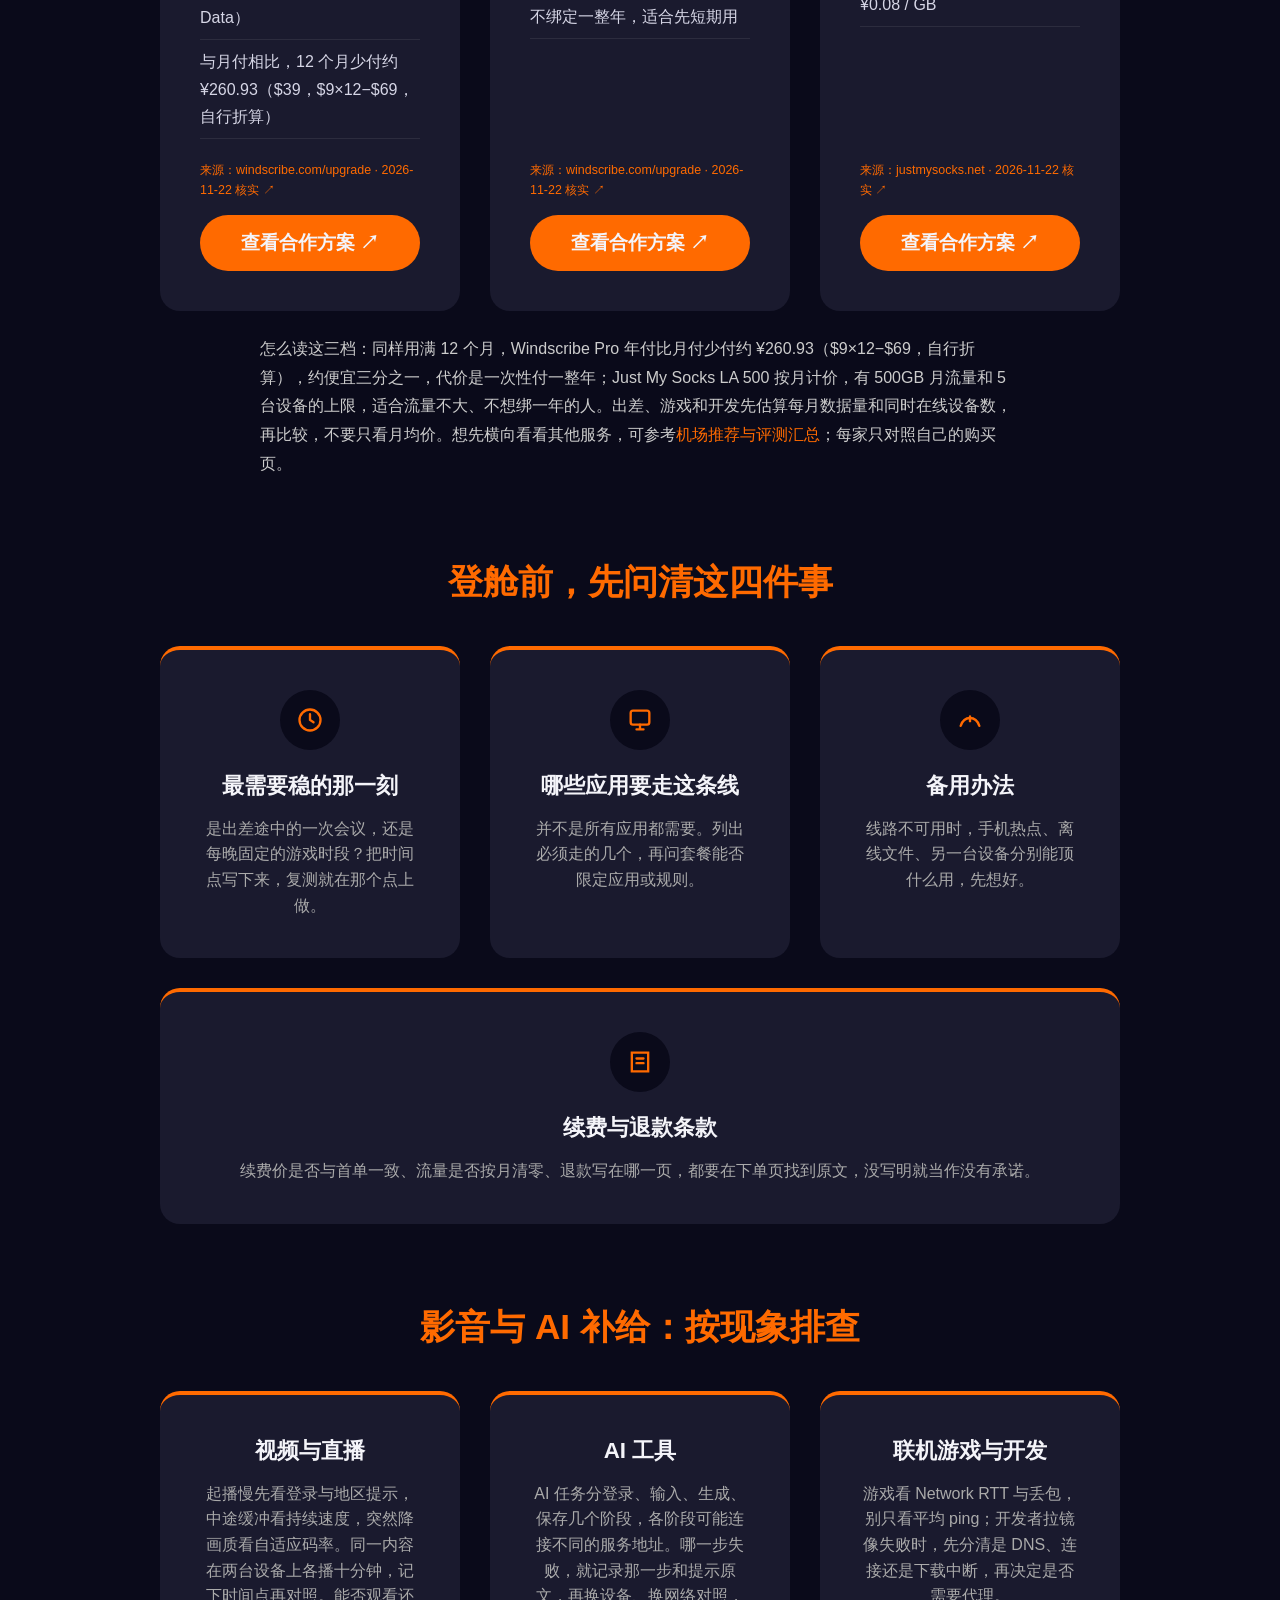
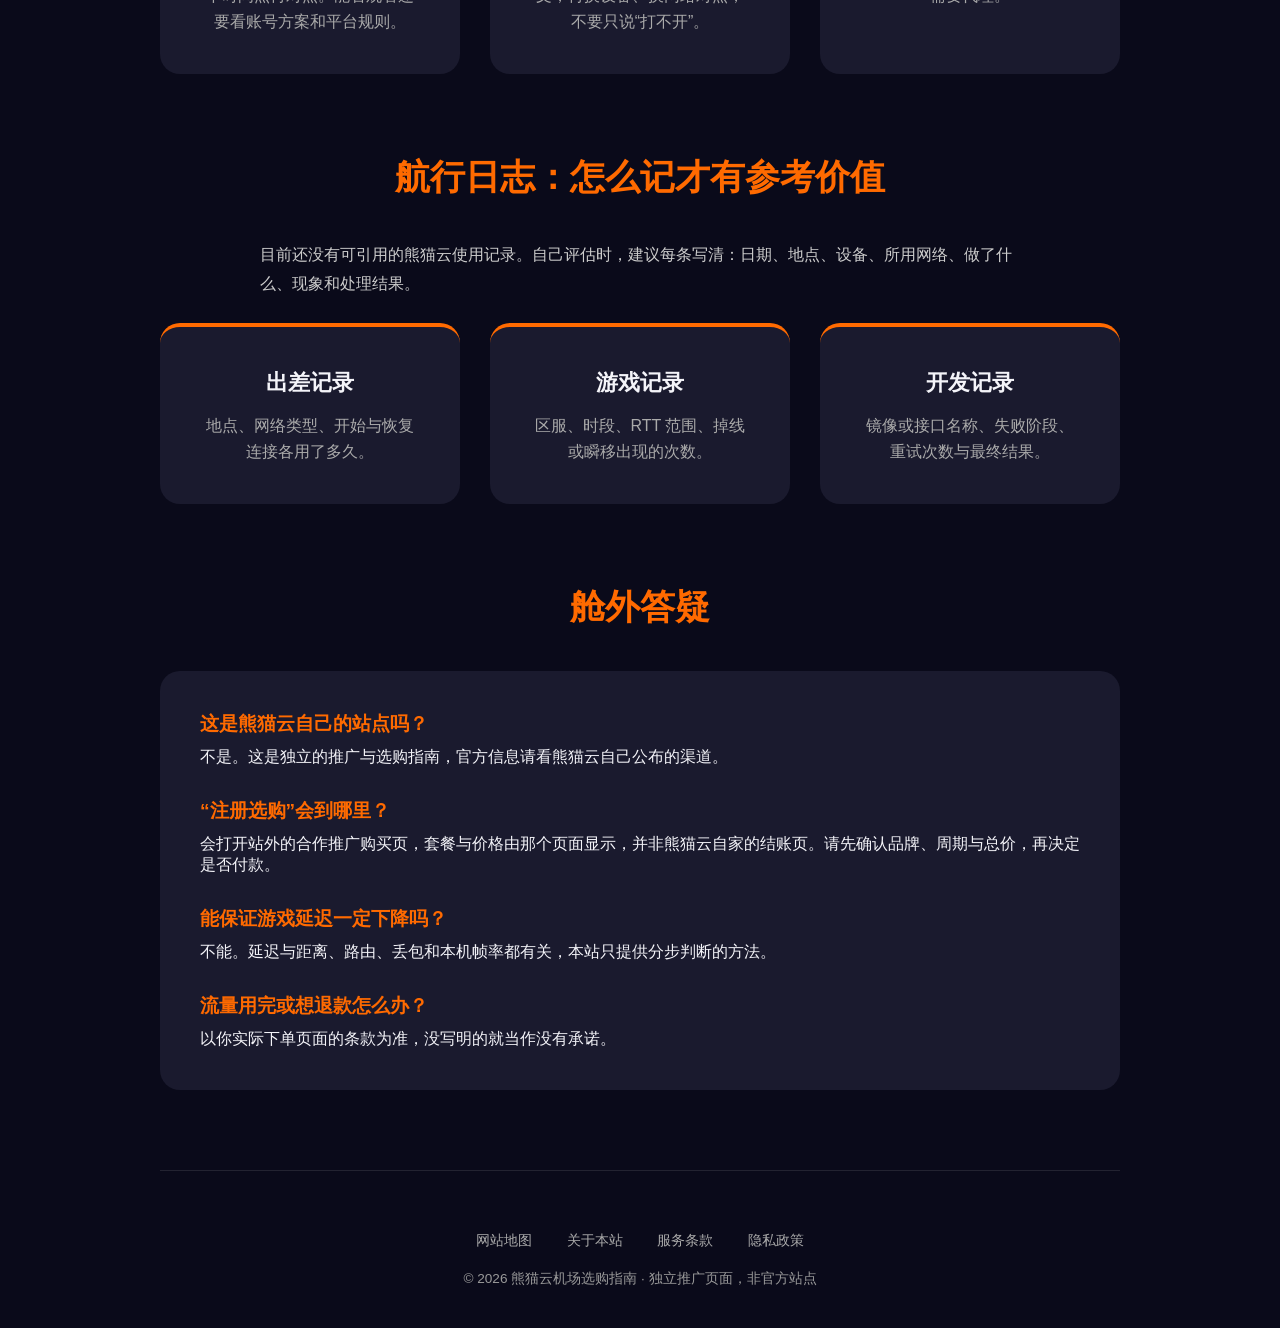
==== commit 195a221c: "Improve brand layouts, transparent CNY plan comparisons and purchase navigation" ====
--- a/index.html
+++ b/index.html
@@ -1,4 +1,5 @@
 <!DOCTYPE html>
+
 <html lang="zh-CN">
 <head>
 <meta charset="utf-8"/>
@@ -7,7 +8,7 @@
 <meta content="熊猫云机场选购指南：按出差、联机游戏、开发三类任务核对套餐，并给出按现象排查的方法。本站为独立推广页，不是官方站点。" name="description"/>
 <link href="https://pandayuncloud.cyou/" rel="canonical"/>
 <link href="style.css" rel="stylesheet"/>
-</head>
+<style id="anchor-clearance">#pricing{scroll-margin-top:140px;}</style></head>
 <body>
 <div class="space-deck">
 <header class="top-nav sticky-header">
@@ -29,13 +30,15 @@
             熊猫云机场
         </a>
 <nav class="nav-links">
-<a href="index.html#features">选购判断</a>
-<a href="index.html#pricing">套餐核对</a>
-<a href="index.html#faq">常见问题</a>
+<a href="index.html#pricing">舱位行情</a>
+<a href="index.html#features">登舱前三问</a>
+<a href="index.html#media">影音与AI补给</a>
+<a href="index.html#reviews">航行日志</a>
+<a href="index.html#faq">舱外答疑</a>
 <a href="observatory.html">星际观测站</a>
 </nav>
 <div class="nav-cta">
-<a class="capsule-btn btn-small" href="https://ww012.twilightaff.com/#/?code=A56DH1Af" rel="nofollow" target="_blank">暮光推广页</a>
+<a class="capsule-btn btn-small" href="https://ww012.twilightaff.com/#/?code=A56DH1Af" rel="nofollow sponsored noopener" target="_blank">注册选购</a>
 </div>
 </header>
 <main>
@@ -56,55 +59,65 @@
 <h1>熊猫云机场怎么选：出差、游戏、写代码，各有各的问法</h1>
 <p>出差要先保住工作，游戏看延迟有没有忽高忽低，开发者最怕镜像拉到一半卡住。选出你的那一类，再去看套餐页该问什么。</p>
 <div class="btn-wrapper">
-<a class="capsule-btn" href="#pricing">先看套餐核对</a>
-<a class="capsule-btn capsule-btn-dark" href="#scenes">按任务测一遍</a>
+<a class="capsule-btn" href="https://ww012.twilightaff.com/#/?code=A56DH1Af" rel="nofollow sponsored noopener" target="_blank">前往注册选购</a>
+<a class="capsule-btn capsule-btn-dark" data-package-cta="" href="#pricing">查看市场价对照</a>
 </div>
-<p style="font-size:0.9rem; opacity:.85">说明：本站是独立的推广与选购指南，不是熊猫云官方站点。购买按钮通向暮光加速的流程页面，属于推广合作，本站可能获得佣金；那里显示的套餐归暮光，不能直接当成熊猫云的报价。</p>
+<p style="font-size:0.9rem; opacity:.85">说明：本站是独立的推广与选购指南，不是熊猫云官方站点。“前往注册选购”会打开站外的合作推广购买页，套餐、价格与结账都在那个页面完成，并非熊猫云自家的结账页；本站可能因此获得佣金。</p>
 </section>
 <section id="pricing">
-<h2 class="section-title">熊猫云套餐核对：出差、游戏、开发各问什么</h2>
-<p style="max-width:760px;margin:0 auto 24px;color:#ccc;line-height:1.8">目前没有查到熊猫云自己的公开报价页，因此这里不列价格。拿下面三组问题去问你正在看的任何一页套餐。</p>
-<div class="pricing-container">
-<div class="price-row">
-<div class="p-tier"><h4>出差与短期使用</h4><span>一周到一个月</span></div>
-<div class="p-features"><span>能否按短周期购买</span><span>热点或酒店网络下是否可用</span></div>
-<div class="p-amount" style="font-size:1.1rem">逐项问清</div>
+<h2 class="section-title">舱位行情：年付、月付与小流量的三种算法</h2>
+<p style="max-width:760px;margin:0 auto 24px;color:#ccc;line-height:1.8">以 Windscribe、Just My Socks 的公开方案比较年付与月付（2026-11-22 核实）。这些不是熊猫云或合作方报价；下方按钮前往另一合作服务，购买前请核对实际套餐。</p><details class="currency-note" style="max-width:760px;margin:0 auto 24px;font-size:.85rem;line-height:1.7;color:#ccc;"><summary style="cursor:pointer">人民币折算与汇率说明</summary><p>人民币金额是按中国银行 2026-11-22 10:30 现汇卖出价（USD/CNY 6.6904，EUR/CNY 7.3464）折算的参考值，不含支付手续费，不是在售人民币报价，实际支付币种与金额以结算页为准。 <a href="https://www.boc.cn/sourcedb/whpj/" rel="nofollow noopener" target="_blank">汇率来源：中国银行外汇牌价 · 2026-11-22 10:30 ↗</a></p></details>
+<div class="module-grid pricing-cards">
+<div class="module-card price-card" data-plan-slot="1">
+<div class="mk-chip">外部市场参考 · 非合作方在售方案</div>
+<h3>Windscribe · Pro 年付</h3>
+<p class="price-sub">一次付 12 个月</p>
+<div class="mk-price"><small>约 </small>¥38.47<small> /月（年付）</small><span class="mk-orig">原币标价：页面标 $5.75/月 · 每 12 个月 $69</span></div>
+<ul class="price-list"><li>首次约 ¥461.64，之后每 12 个月约 ¥461.64（页面写明每 12 个月 $69）</li><li>页面标注不限数据（Unlimited Data）</li><li>与月付相比，12 个月少付约 ¥260.93（$39，$9×12−$69，自行折算）</li></ul>
+<p class="mk-source"><a href="https://windscribe.com/upgrade" rel="nofollow noopener" target="_blank">来源：windscribe.com/upgrade · 2026-11-22 核实 ↗</a></p>
+<a class="capsule-btn" href="https://ww012.twilightaff.com/#/?code=A56DH1Af" rel="nofollow sponsored noopener" target="_blank">查看合作方案 ↗</a>
 </div>
-<div class="price-row primary">
-<div class="p-tier"><h4>联机游戏</h4><span>延迟波动比平均值更要紧</span></div>
-<div class="p-features"><span>目标区服是否支持</span><span>UDP 与设备兼容说明</span></div>
-<div class="p-amount" style="font-size:1.1rem">逐项问清</div>
+<div class="module-card price-card" data-plan-slot="2">
+<div class="mk-chip">外部市场参考 · 非合作方在售方案</div>
+<h3>Windscribe · Pro 月付</h3>
+<p class="price-sub">按月灵活</p>
+<div class="mk-price"><small>约 </small>¥60.21<small> /月</small><span class="mk-orig">原币标价：$9.00/月</span></div>
+<ul class="price-list"><li>页面写明：每月收费约 ¥60.21（$9.00）</li><li>页面标注不限数据（Unlimited Data）</li><li>不绑定一整年，适合先短期用</li></ul>
+<p class="mk-source"><a href="https://windscribe.com/upgrade" rel="nofollow noopener" target="_blank">来源：windscribe.com/upgrade · 2026-11-22 核实 ↗</a></p>
+<a class="capsule-btn" href="https://ww012.twilightaff.com/#/?code=A56DH1Af" rel="nofollow sponsored noopener" target="_blank">查看合作方案 ↗</a>
 </div>
-<div class="price-row">
-<div class="p-tier"><h4>开发与工具链</h4><span>拉镜像、调接口、查资料</span></div>
-<div class="p-features"><span>能否只代理指定应用</span><span>大文件下载的流量计量</span></div>
-<div class="p-amount" style="font-size:1.1rem">逐项问清</div>
+<div class="module-card price-card" data-plan-slot="3">
+<div class="mk-chip">外部市场参考 · 非合作方在售方案</div>
+<h3>Just My Socks · LA 500</h3>
+<p class="price-sub">按月、小流量</p>
+<div class="mk-price"><small>约 </small>¥39.34<small> /月</small><span class="mk-orig">原币标价：$5.88/mo（价目页只写 $，按美元估算，结算币种以来源页为准）</span></div>
+<ul class="price-list"><li>月流量 500GB，带宽 2.5 Gbps</li><li>最多 5 台设备</li><li>按标价÷月流量自行折算，约 ¥0.08 / GB</li></ul>
+<p class="mk-source"><a href="https://justmysocks.net/members/cart.php?gid=1" rel="nofollow noopener" target="_blank">来源：justmysocks.net · 2026-11-22 核实 ↗</a></p>
+<a class="capsule-btn" href="https://ww012.twilightaff.com/#/?code=A56DH1Af" rel="nofollow sponsored noopener" target="_blank">查看合作方案 ↗</a>
 </div>
 </div>
-<div class="module-card" style="max-width:760px;margin:28px auto 0;text-align:center">
-<p><strong>暮光推广页：</strong>下面的按钮会经合作推广链接打开暮光加速的流程页面，套餐、金额和条款以该页面显示为准，它们不是熊猫云的报价。先确认页面上的品牌名称、周期和总价。</p>
-<p style="margin-top:16px"><a class="capsule-btn" href="https://ww012.twilightaff.com/#/?code=A56DH1Af" rel="nofollow" target="_blank">前往暮光页面查看</a></p>
-</div>
-<p style="max-width:760px;margin:24px auto 0;color:#ccc;line-height:1.8">想先横向看看其他服务，可参考<a href="https://dajichang.mom/">机场推荐与评测汇总</a>；每家只对照自己的购买页。</p>
+<p style="max-width:760px;margin:24px auto 0;color:#ccc;line-height:1.8">怎么读这三档：同样用满 12 个月，Windscribe Pro 年付比月付少付约 ¥260.93（$9×12−$69，自行折算），约便宜三分之一，代价是一次性付一整年；Just My Socks LA 500 按月计价，有 500GB 月流量和 5 台设备的上限，适合流量不大、不想绑一年的人。出差、游戏和开发先估算每月数据量和同时在线设备数，再比较，不要只看月均价。想先横向看看其他服务，可参考<a href="https://dajichang.mom/">机场推荐与评测汇总</a>；每家只对照自己的购买页。</p>
 </section>
-<section id="scenes">
-<h2 class="section-title">三类任务，分别测一遍</h2>
+<section id="features">
+<h2 class="section-title">登舱前，先问清这四件事</h2>
 <div class="module-grid">
-<div class="module-card"><h3>出差路上</h3><p>断网时先保住手头工作，再恢复连接。出发前把必要文件离线备好，并读一遍<a href="warp-drive-network.html">出差使用准备</a>；手机共享网络的做法见<a href="digital-nomad-gear.html">USB 共享网络与断线恢复</a>。</p></div>
-<div class="module-card"><h3>联机与开发</h3><p>游戏看 Network RTT 与丢包，别只看平均 ping，方法见<a href="gaming-latency-fix.html">跳 ping 与掉帧区分</a>；镜像拉不动时按<a href="developer-api-tools.html">Docker 拉取排查</a>分阶段看。</p></div>
-<div class="module-card"><h3>视频、AI 与钱包</h3><p>上传大视频中断，先看<a href="video-creation-upload.html">续传与处理状态</a>。AI 任务分登录、输入、生成、保存几个阶段，各阶段可能连接不同的服务地址，哪一步失败就记录那一步和提示原文，再换设备、换网络对照。换 RPC 之前先读<a href="web3-security-nodes.html">网络编号与来源检查</a>。</p></div>
+<div class="module-card"><span class="panda-icon-wrap"><svg aria-hidden="true" fill="none" height="28" stroke="#ff6a00" stroke-linecap="round" stroke-width="2" viewbox="0 0 24 24" width="28"><circle cx="12" cy="12" r="9"></circle><path d="M12 7v5l3 2"></path></svg></span><h3>最需要稳的那一刻</h3><p>是出差途中的一次会议，还是每晚固定的游戏时段？把时间点写下来，复测就在那个点上做。</p></div>
+<div class="module-card"><span class="panda-icon-wrap"><svg aria-hidden="true" fill="none" height="28" stroke="#ff6a00" stroke-linecap="round" stroke-width="2" viewbox="0 0 24 24" width="28"><rect height="12" rx="2" width="16" x="4" y="4"></rect><path d="M9 20h6M12 16v4"></path></svg></span><h3>哪些应用要走这条线</h3><p>并不是所有应用都需要。列出必须走的几个，再问套餐能否限定应用或规则。</p></div>
+<div class="module-card"><span class="panda-icon-wrap"><svg aria-hidden="true" fill="none" height="28" stroke="#ff6a00" stroke-linecap="round" stroke-width="2" viewbox="0 0 24 24" width="28"><path d="M4 17c3-9 13-9 16 0"></path><path d="M12 9v4"></path></svg></span><h3>备用办法</h3><p>线路不可用时，手机热点、离线文件、另一台设备分别能顶什么用，先想好。</p></div>
+<div class="module-card"><span class="panda-icon-wrap"><svg aria-hidden="true" fill="none" height="28" stroke="#ff6a00" stroke-linecap="round" stroke-width="2" viewbox="0 0 24 24" width="28"><path d="M5 4h14v16H5z"></path><path d="M9 9h6M9 13h6"></path></svg></span><h3>续费与退款条款</h3><p>续费价是否与首单一致、流量是否按月清零、退款写在哪一页，都要在下单页找到原文，没写明就当作没有承诺。</p></div>
 </div>
 </section>
-<section id="features">
-<h2 class="section-title">下单前，先想清楚三件事</h2>
+<section id="media">
+<h2 class="section-title">影音与 AI 补给：按现象排查</h2>
 <div class="module-grid">
-<div class="module-card"><h3>最需要稳的那一刻</h3><p>是出差途中的一次会议，还是每晚固定的游戏时段？把时间点写下来，复测就在那个点上做。</p></div>
-<div class="module-card"><h3>哪些应用要走这条线</h3><p>并不是所有应用都需要。列出必须走的几个，再问套餐能否限定应用或规则。</p></div>
-<div class="module-card"><h3>备用办法</h3><p>线路不可用时，手机热点、离线文件、另一台设备分别能顶什么用，先想好。</p></div>
+<div class="module-card"><h3>视频与直播</h3><p>起播慢先看登录与地区提示，中途缓冲看持续速度，突然降画质看自适应码率。同一内容在两台设备上各播十分钟，记下时间点再对照。能否观看还要看账号方案和平台规则。</p></div>
+<div class="module-card"><h3>AI 工具</h3><p>AI 任务分登录、输入、生成、保存几个阶段，各阶段可能连接不同的服务地址。哪一步失败，就记录那一步和提示原文，再换设备、换网络对照，不要只说“打不开”。</p></div>
+<div class="module-card"><h3>联机游戏与开发</h3><p>游戏看 Network RTT 与丢包，别只看平均 ping；开发者拉镜像失败时，先分清是 DNS、连接还是下载中断，再决定是否需要代理。</p></div>
 </div>
 </section>
+
 <section id="reviews">
-<h2 class="section-title">使用记录</h2>
+<h2 class="section-title">航行日志：怎么记才有参考价值</h2>
 <p style="max-width:760px;margin:0 auto 24px;color:#ccc;line-height:1.8">目前还没有可引用的熊猫云使用记录。自己评估时，建议每条写清：日期、地点、设备、所用网络、做了什么、现象和处理结果。</p>
 <div class="module-grid">
 <div class="module-card"><h3>出差记录</h3><p>地点、网络类型、开始与恢复连接各用了多久。</p></div>
@@ -113,17 +126,13 @@
 </div>
 </section>
 <section id="faq">
-<h2 class="section-title">常见问题</h2>
+<h2 class="section-title">舱外答疑</h2>
 <div class="faq-list">
 <div class="faq-row"><h4>这是熊猫云自己的站点吗？</h4><p>不是。这是独立的推广与选购指南，官方信息请看熊猫云自己公布的渠道。</p></div>
-<div class="faq-row"><h4>“前往暮光页面查看”会到哪里？</h4><p>会经合作推广链接打开暮光加速的流程页面，套餐与价格属于暮光。请先确认品牌、周期与总价，再决定是否付款。</p></div>
+<div class="faq-row"><h4>“注册选购”会到哪里？</h4><p>会打开站外的合作推广购买页，套餐与价格由那个页面显示，并非熊猫云自家的结账页。请先确认品牌、周期与总价，再决定是否付款。</p></div>
 <div class="faq-row"><h4>能保证游戏延迟一定下降吗？</h4><p>不能。延迟与距离、路由、丢包和本机帧率都有关，本站只提供分步判断的方法。</p></div>
 <div class="faq-row"><h4>流量用完或想退款怎么办？</h4><p>以你实际下单页面的条款为准，没写明的就当作没有承诺。</p></div>
 </div>
-</section>
-<section>
-<h2 class="section-title">延伸阅读</h2>
-<p style="text-align:center"><a href="observatory.html">进入星际观测站，查看全部排查文章 →</a></p>
 </section>
 </main>
 <footer class="footer-nav">
--- a/style.css
+++ b/style.css
@@ -154,3 +154,38 @@
 .content h2 { margin-top: 3rem; margin-bottom: 1.5rem; color: var(--flare); border-left: 4px solid var(--flare); padding-left: 15px; }
 .content h3 { margin-top: 2rem; margin-bottom: 1rem; color: var(--flare); }
 .content p { margin-bottom: 1.5rem; }
+
+/* conversion-revision-2026-11-22: price cards + mobile navigation that stays visible */
+.pricing-cards { align-items: stretch; }
+.price-card { display: flex; flex-direction: column; text-align: left; }
+.price-card h3 { text-align: center; }
+.price-card .price-sub { text-align: center; color: #cfd2e8; margin-bottom: 16px; }
+.price-card .price-list { list-style: none; margin: 0 0 22px; padding: 0; flex: 1; color: #d6d6e6; line-height: 1.7; }
+.price-card .price-list li { padding: 8px 0; border-bottom: 1px solid rgba(255,255,255,0.08); }
+.price-card .capsule-btn { display: block; text-align: center; }
+.price-card-main { border-top-width: 6px; box-shadow: 0 0 0 1px var(--flare) inset; }
+@media (max-width: 768px) {
+  .sticky-header { display: grid !important; grid-template-columns: 1fr auto; row-gap: 10px; column-gap: 12px; padding: 10px 14px; justify-content: stretch; }
+  .sticky-header .logo { grid-column: 1; grid-row: 1; font-size: 1.3rem; letter-spacing: 1px; gap: 10px; }
+  .sticky-header .nav-cta { grid-column: 2; grid-row: 1; }
+  .sticky-header .nav-links { display: flex !important; grid-column: 1 / -1; grid-row: 2; gap: 18px; overflow-x: auto; white-space: nowrap; scrollbar-width: none; -webkit-overflow-scrolling: touch; padding-bottom: 2px; }
+  .sticky-header .nav-links a { flex: 0 0 auto; padding: 6px 0; }
+}
+@media (max-width: 768px) {
+  .hero-module { padding: 24px 0 36px; }
+  .giant-panda-graphic { width: 84px; height: 84px; margin-bottom: 14px; }
+  .hero-module h1 { font-size: 1.85rem; margin-bottom: 14px; line-height: 1.3; }
+  .hero-module p { font-size: 1rem; margin-bottom: 18px; line-height: 1.7; }
+  .btn-wrapper { width: 100%; gap: 12px; }
+  .btn-wrapper .capsule-btn { flex: 1 1 100%; text-align: center; padding: 13px 20px; font-size: 1.05rem; }
+}
+
+/* market-price cards (2026-11-22) */
+.mk-chip { align-self: center; font-size: 0.78rem; color: #ffd0a8; border: 1px dashed var(--flare); padding: 3px 12px; border-radius: 999px; margin-bottom: 12px; }
+.mk-price { text-align: center; font-size: 2.2rem; font-weight: bold; color: var(--flare); margin: 4px 0 14px; line-height: 1.1; }
+.mk-price small { font-size: 0.8rem; color: #cfd2e8; font-weight: normal; }
+.mk-source { font-size: 0.78rem; margin-bottom: 14px; line-height: 1.6; color: #aaa; }
+.price-card h3 { font-size: 1.15rem; }
+
+.mk-orig { display: block; font-size: 0.76rem; font-weight: normal; color: #cfd2e8; margin-top: 4px; line-height: 1.5; }
+.mk-price small:first-child { font-size: 1rem; }
